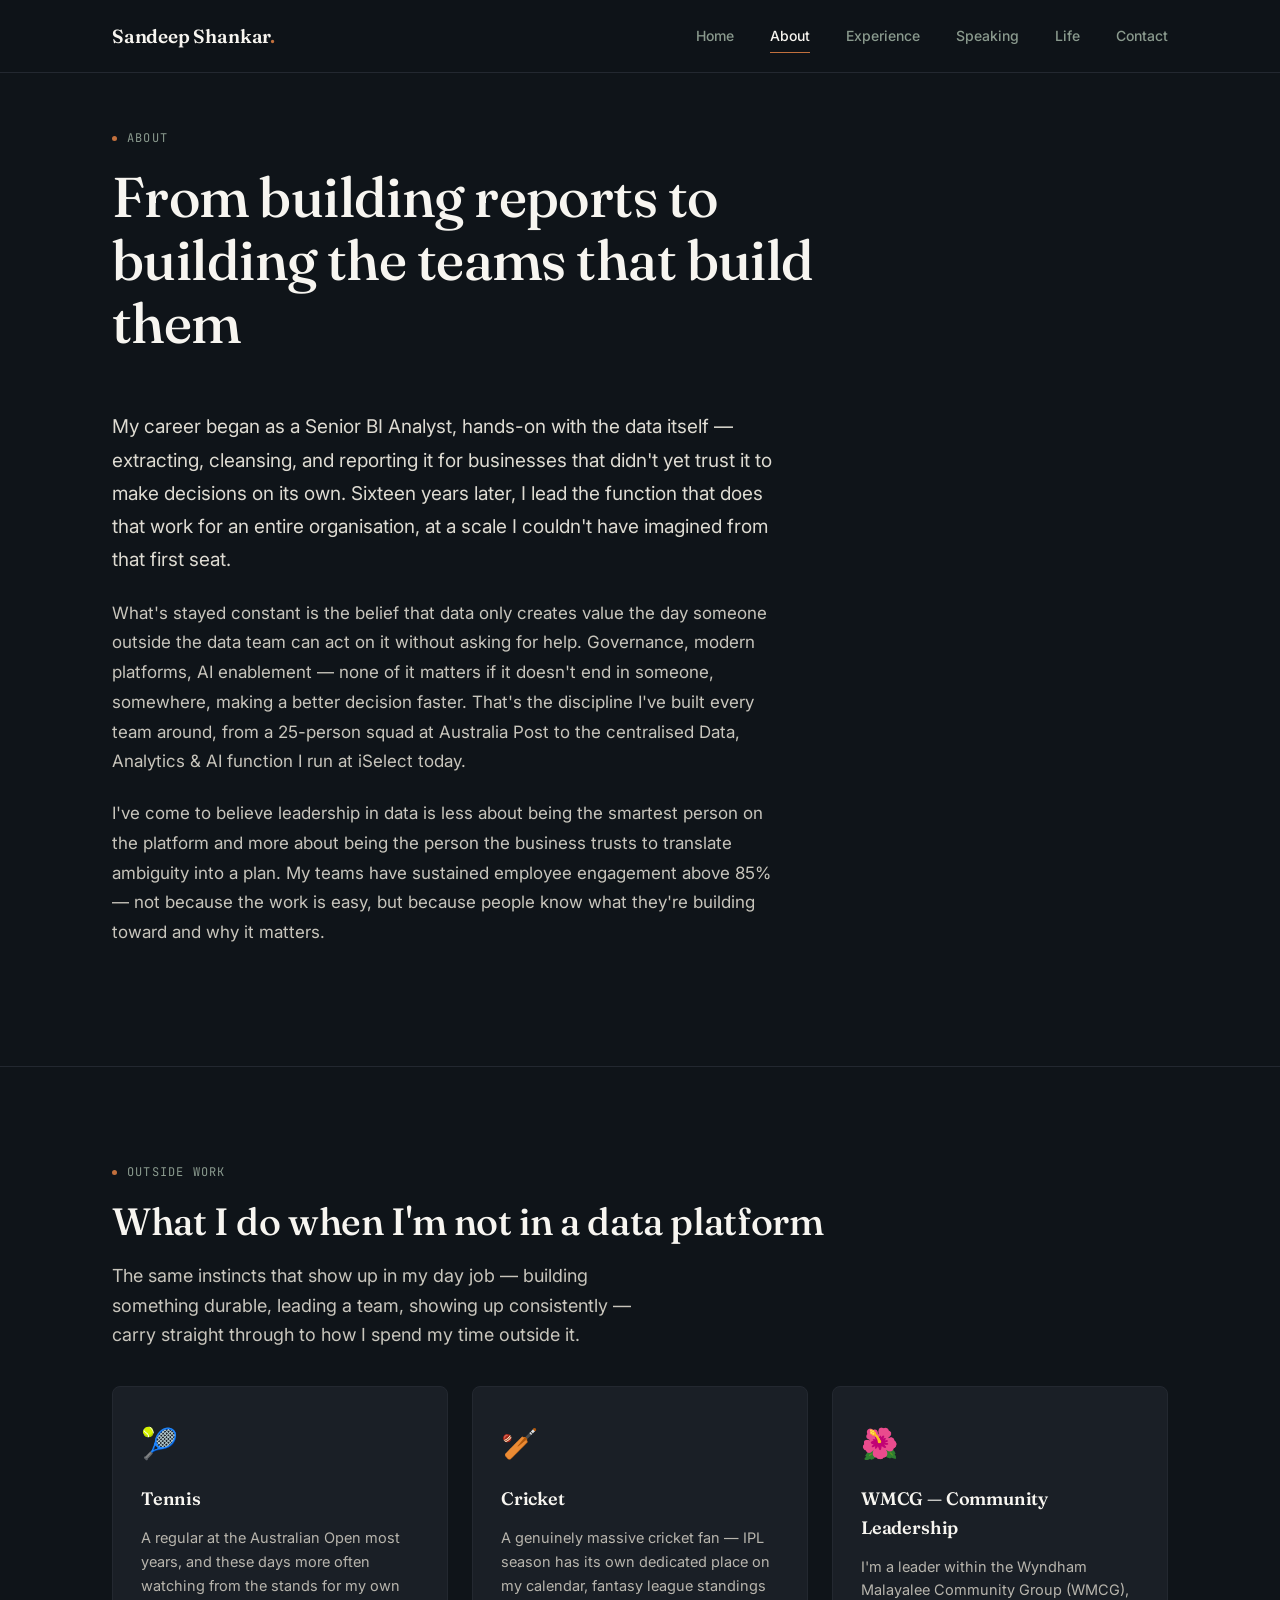
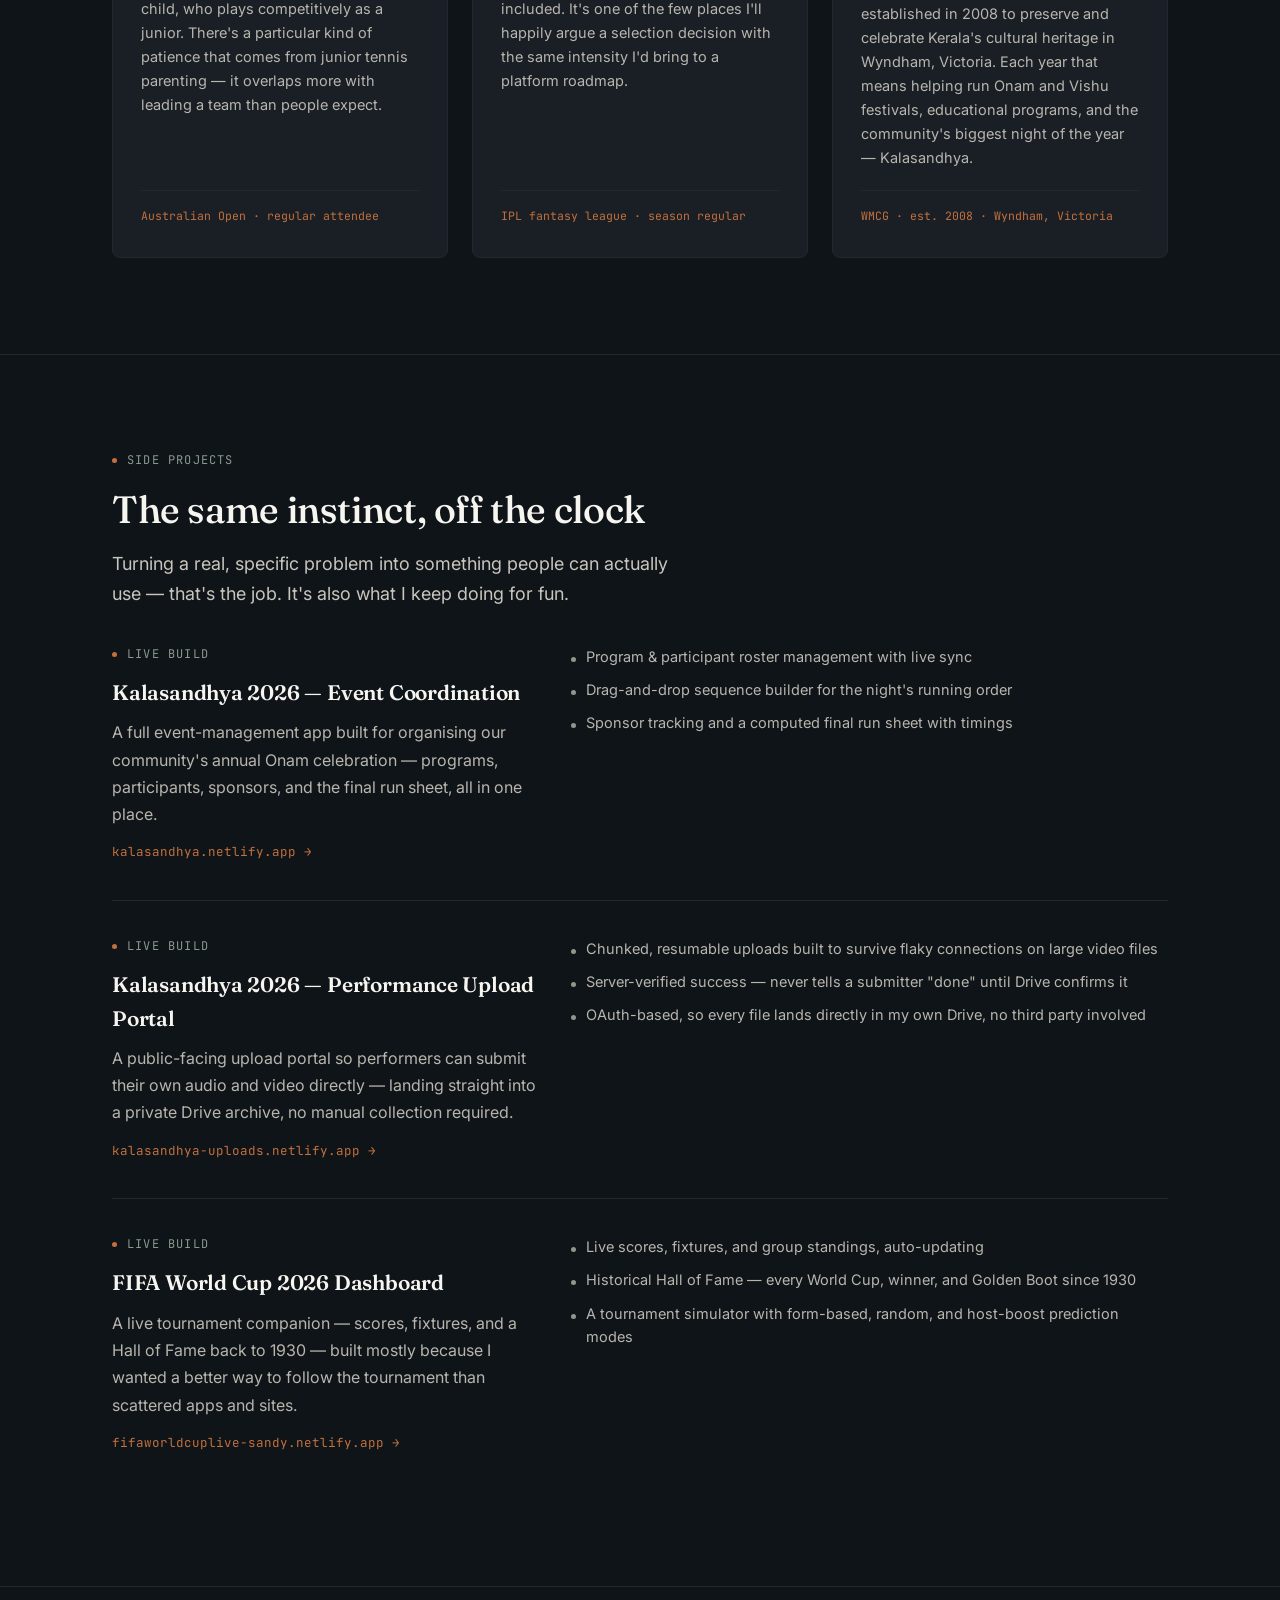
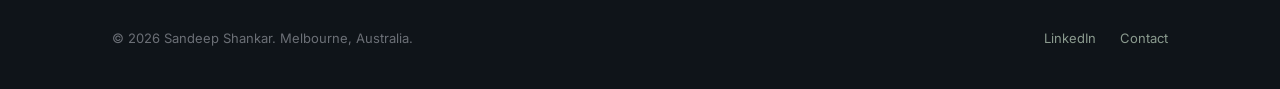
==== about.html @ 64070c9a "Add files via upload" ====
<!DOCTYPE html>
<html lang="en">
<head>
<meta charset="UTF-8">
<meta name="viewport" content="width=device-width, initial-scale=1.0">
<title>About — Sandeep Shankar</title>
<meta name="description" content="From Senior BI Analyst to Head of Data and Analytics — 16 years building teams that turn data into outcomes.">
<link rel="preconnect" href="https://fonts.googleapis.com">
<link rel="preconnect" href="https://fonts.gstatic.com" crossorigin>
<link href="https://fonts.googleapis.com/css2?family=Fraunces:opsz,wght@9..144,400;9..144,500;9..144,600;9..144,700&family=Inter:wght@400;500;600;700&family=JetBrains+Mono:wght@400;500&display=swap" rel="stylesheet">
<style>

/* ============================================
   Sandeep Shankar — Portfolio Design System
   Direction: Executive Briefing
   ============================================ */

:root {
  /* Color */
  --ink-deep: #0F1419;
  --ink-card: #1A1F26;
  --ink-card-hover: #20262F;
  --cream: #F7F5F0;
  --amber: #C2703D;
  --amber-bright: #D4854F;
  --sage: #8A9A8E;
  --muted: #6B6F76;
  --hairline: #232830;
  --hairline-light: #2A3038;

  /* Type */
  --font-display: 'Fraunces', serif;
  --font-body: 'Inter', sans-serif;
  --font-mono: 'JetBrains Mono', monospace;

  /* Layout */
  --max-width: 1120px;
  --section-pad-y: 96px;
  --section-pad-y-mobile: 56px;
}

* { margin: 0; padding: 0; box-sizing: border-box; }

html { scroll-behavior: smooth; }

body {
  background: var(--ink-deep);
  color: var(--cream);
  font-family: var(--font-body);
  line-height: 1.6;
  -webkit-font-smoothing: antialiased;
}

a { color: inherit; text-decoration: none; }

.wrap {
  max-width: var(--max-width);
  margin: 0 auto;
  padding: 0 32px;
}

@media (max-width: 640px) {
  .wrap { padding: 0 20px; }
}

/* ---------- Navigation ---------- */
.site-nav {
  position: sticky;
  top: 0;
  z-index: 100;
  background: rgba(15, 20, 25, 0.88);
  backdrop-filter: blur(10px);
  border-bottom: 1px solid var(--hairline);
}

.site-nav .wrap {
  display: flex;
  align-items: center;
  justify-content: space-between;
  height: 72px;
}

.nav-logo {
  font-family: var(--font-display);
  font-weight: 600;
  font-size: 19px;
  letter-spacing: -0.01em;
  color: var(--cream);
}

.nav-logo .dot { color: var(--amber); }

.nav-links {
  display: flex;
  gap: 36px;
  align-items: center;
}

.nav-links a {
  font-size: 14px;
  font-weight: 500;
  color: var(--sage);
  transition: color 0.15s ease;
  position: relative;
  padding: 4px 0;
}

.nav-links a:hover { color: var(--cream); }

.nav-links a.active { color: var(--cream); }

.nav-links a.active::after {
  content: '';
  position: absolute;
  bottom: -2px;
  left: 0;
  right: 0;
  height: 1.5px;
  background: var(--amber);
}

.nav-toggle {
  display: none;
  background: none;
  border: none;
  color: var(--cream);
  font-size: 22px;
  cursor: pointer;
}

@media (max-width: 760px) {
  .nav-links {
    position: fixed;
    top: 72px;
    left: 0;
    right: 0;
    background: var(--ink-deep);
    border-bottom: 1px solid var(--hairline);
    flex-direction: column;
    align-items: flex-start;
    gap: 0;
    padding: 8px 20px 16px;
    transform: translateY(-8px);
    opacity: 0;
    pointer-events: none;
    transition: opacity 0.15s ease, transform 0.15s ease;
  }
  .nav-links.open {
    opacity: 1;
    pointer-events: auto;
    transform: translateY(0);
  }
  .nav-links a {
    padding: 12px 0;
    width: 100%;
    border-bottom: 1px solid var(--hairline);
    font-size: 15px;
  }
  .nav-toggle { display: block; }
}

/* ---------- Eyebrow / labels ---------- */
.eyebrow {
  font-family: var(--font-mono);
  font-size: 12px;
  letter-spacing: 0.1em;
  text-transform: uppercase;
  color: var(--sage);
  margin-bottom: 18px;
  display: flex;
  align-items: center;
  gap: 10px;
}

.eyebrow::before {
  content: '';
  width: 5px;
  height: 5px;
  border-radius: 50%;
  background: var(--amber);
  display: inline-block;
}

/* ---------- Headings ---------- */
h1, h2, h3 {
  font-family: var(--font-display);
  color: var(--cream);
  letter-spacing: -0.01em;
}

h1 {
  font-weight: 500;
  font-size: clamp(36px, 5.2vw, 56px);
  line-height: 1.12;
}

h1 em {
  font-style: italic;
  color: var(--amber);
  font-weight: 500;
}

h2 {
  font-weight: 500;
  font-size: clamp(28px, 3.4vw, 38px);
  line-height: 1.18;
  margin-bottom: 16px;
}

h3 {
  font-weight: 600;
  font-size: 19px;
  color: var(--cream);
}

p {
  color: #B8B5AD;
  font-size: 16px;
  line-height: 1.7;
}

.lede {
  font-size: 18px;
  line-height: 1.65;
  color: #C8C5BC;
  max-width: 560px;
}

/* ---------- Sections ---------- */
.section {
  padding: var(--section-pad-y) 0;
  border-bottom: 1px solid var(--hairline);
}

.section:last-of-type { border-bottom: none; }

@media (max-width: 640px) {
  .section { padding: var(--section-pad-y-mobile) 0; }
}

/* ---------- Buttons ---------- */
.btn {
  display: inline-flex;
  align-items: center;
  gap: 8px;
  font-family: var(--font-body);
  font-weight: 600;
  font-size: 14.5px;
  padding: 13px 24px;
  border-radius: 4px;
  cursor: pointer;
  transition: all 0.15s ease;
  border: 1.5px solid transparent;
}

.btn-primary {
  background: var(--amber);
  color: var(--ink-deep);
}
.btn-primary:hover { background: var(--amber-bright); }

.btn-secondary {
  background: transparent;
  border-color: var(--hairline-light);
  color: var(--cream);
}
.btn-secondary:hover { border-color: var(--sage); }

/* ---------- Cards ---------- */
.card {
  background: var(--ink-card);
  border: 1px solid var(--hairline);
  border-radius: 6px;
  padding: 28px;
  transition: border-color 0.15s ease, background 0.15s ease;
}
.card:hover {
  border-color: var(--hairline-light);
  background: var(--ink-card-hover);
}

/* ---------- Stats ---------- */
.stat-row {
  display: flex;
  gap: 48px;
  flex-wrap: wrap;
}

.stat .num {
  font-family: var(--font-display);
  font-size: 36px;
  font-weight: 500;
  color: var(--amber);
  line-height: 1;
}

.stat .label {
  font-size: 12.5px;
  color: var(--muted);
  margin-top: 6px;
}

.stat-lead .num {
  font-size: 64px;
  line-height: 0.95;
}

.stat-lead .label {
  font-size: 14px;
  letter-spacing: 0.02em;
  margin-top: 10px;
}

/* ---------- Pull quote ---------- */
.pull-quote {
  border-left: 2px solid var(--amber);
  padding: 4px 0 4px 24px;
  margin: 32px 0;
}

.pull-quote p {
  font-family: var(--font-display);
  font-style: italic;
  font-size: 19px;
  line-height: 1.5;
  color: #E8E5DC;
}

.pull-quote span {
  display: block;
  margin-top: 10px;
  font-size: 12.5px;
  color: var(--muted);
  font-family: var(--font-mono);
}

/* ---------- Footer ---------- */
.site-footer {
  padding: 40px 0;
  border-top: 1px solid var(--hairline);
}
.site-footer .wrap {
  display: flex;
  justify-content: space-between;
  align-items: center;
  flex-wrap: wrap;
  gap: 16px;
}
.site-footer p {
  font-size: 13px;
  color: var(--muted);
}
.footer-links {
  display: flex;
  gap: 24px;
}
.footer-links a {
  font-size: 13px;
  color: var(--sage);
}
.footer-links a:hover { color: var(--cream); }

/* ---------- Utility ---------- */
.grid-2 {
  display: grid;
  grid-template-columns: 1fr 1fr;
  gap: 32px;
}
@media (max-width: 760px) {
  .grid-2 { grid-template-columns: 1fr; }
}

.grid-3 {
  display: grid;
  grid-template-columns: 1fr 1fr 1fr;
  gap: 24px;
}
@media (max-width: 760px) {
  .grid-3 { grid-template-columns: 1fr; }
}

@media (prefers-reduced-motion: reduce) {
  * { transition: none !important; animation: none !important; scroll-behavior: auto !important; }
}

:focus-visible {
  outline: 2px solid var(--amber);
  outline-offset: 2px;
}


</style>
<style>
  /* ---------- Page header / story ---------- */
  .page-header { padding: 56px 0 8px; }
  .page-header h1 { margin-bottom: 24px; max-width: 720px; }

  .story p {
    font-size: 17px;
    line-height: 1.75;
    color: #C8C5BC;
    margin-bottom: 22px;
    max-width: 680px;
  }
  .story p:first-of-type {
    font-size: 19px;
    color: #DEDBD2;
  }

  /* ---------- Personal section ---------- */
  .personal-grid {
    display: grid;
    grid-template-columns: repeat(3, 1fr);
    gap: 24px;
    margin-top: 36px;
  }
  @media (max-width: 760px) {
    .personal-grid { grid-template-columns: 1fr; }
  }
  .personal-card {
    background: var(--ink-card);
    border: 1px solid var(--hairline);
    border-radius: 8px;
    padding: 32px 28px;
    display: flex;
    flex-direction: column;
  }
  .personal-card .p-icon {
    font-size: 30px;
    margin-bottom: 18px;
    display: block;
  }
  .personal-card h3 {
    font-size: 18px;
    margin-bottom: 12px;
  }
  .personal-card p {
    font-size: 14.5px;
    color: #B8B5AD;
    line-height: 1.65;
    flex-grow: 1;
  }
  .p-detail {
    font-family: var(--font-mono);
    font-size: 11.5px;
    color: var(--amber);
    margin-top: 20px;
    padding-top: 16px;
    border-top: 1px solid var(--hairline);
  }

  /* ---------- Projects ---------- */
  .project-list {
    display: flex;
    flex-direction: column;
    gap: 0;
  }
  .project-row {
    display: grid;
    grid-template-columns: 1fr 1.4fr;
    gap: 32px;
    padding: 36px 0;
    border-top: 1px solid var(--hairline);
    align-items: start;
  }
  .project-row:first-child { border-top: none; }
  @media (max-width: 760px) {
    .project-row { grid-template-columns: 1fr; gap: 14px; }
  }
  .project-meta .eyebrow { margin-bottom: 12px; }
  .project-meta h3 {
    font-size: 21px;
    margin-bottom: 10px;
  }
  .project-meta a.project-link {
    display: inline-flex;
    align-items: center;
    gap: 6px;
    font-family: var(--font-mono);
    font-size: 12.5px;
    color: var(--amber);
    margin-top: 14px;
  }
  .project-meta a.project-link:hover { color: var(--amber-bright); }
  .project-features {
    display: flex;
    flex-direction: column;
    gap: 10px;
  }
  .project-features .feature {
    display: flex;
    align-items: baseline;
    gap: 10px;
    font-size: 14.5px;
    color: #B8B5AD;
  }
  .project-features .feature .f-dot {
    width: 5px;
    height: 5px;
    border-radius: 50%;
    background: var(--sage);
    flex-shrink: 0;
    margin-top: 2px;
  }
</style>
</head>
<body>

<nav class="site-nav">
  <div class="wrap">
    <a href="index.html" class="nav-logo">Sandeep Shankar<span class="dot">.</span></a>
    <button class="nav-toggle" id="navToggle" aria-label="Toggle navigation">☰</button>
    <div class="nav-links" id="navLinks">
      <a href="index.html">Home</a>
      <a href="about.html" class="active">About</a>
      <a href="experience.html">Experience</a>
      <a href="speaking.html">Speaking</a>
      <a href="life.html">Life</a>
      <a href="contact.html">Contact</a>
    </div>
  </div>
</nav>

<header class="page-header">
  <div class="wrap">
    <div class="eyebrow">About</div>
    <h1>From building reports to<br>building the teams that build them</h1>
  </div>
</header>

<section class="section" style="padding-top: 24px;">
  <div class="wrap story">
    <p>My career began as a Senior BI Analyst, hands-on with the data itself — extracting, cleansing, and reporting it for businesses that didn't yet trust it to make decisions on its own. Sixteen years later, I lead the function that does that work for an entire organisation, at a scale I couldn't have imagined from that first seat.</p>
    <p>What's stayed constant is the belief that data only creates value the day someone outside the data team can act on it without asking for help. Governance, modern platforms, AI enablement — none of it matters if it doesn't end in someone, somewhere, making a better decision faster. That's the discipline I've built every team around, from a 25-person squad at Australia Post to the centralised Data, Analytics &amp; AI function I run at iSelect today.</p>
    <p>I've come to believe leadership in data is less about being the smartest person on the platform and more about being the person the business trusts to translate ambiguity into a plan. My teams have sustained employee engagement above 85% — not because the work is easy, but because people know what they're building toward and why it matters.</p>
  </div>
</section>

<section class="section">
  <div class="wrap">
    <div class="section-head">
      <div class="eyebrow">Outside work</div>
      <h2>What I do when I'm not in a data platform</h2>
      <p class="lede">The same instincts that show up in my day job — building something durable, leading a team, showing up consistently — carry straight through to how I spend my time outside it.</p>
    </div>
    <div class="personal-grid">
      <div class="personal-card">
        <span class="p-icon">🎾</span>
        <h3>Tennis</h3>
        <p>A regular at the Australian Open most years, and these days more often watching from the stands for my own child, who plays competitively as a junior. There's a particular kind of patience that comes from junior tennis parenting — it overlaps more with leading a team than people expect.</p>
        <div class="p-detail">Australian Open · regular attendee</div>
      </div>
      <div class="personal-card">
        <span class="p-icon">🏏</span>
        <h3>Cricket</h3>
        <p>A genuinely massive cricket fan — IPL season has its own dedicated place on my calendar, fantasy league standings included. It's one of the few places I'll happily argue a selection decision with the same intensity I'd bring to a platform roadmap.</p>
        <div class="p-detail">IPL fantasy league · season regular</div>
      </div>
      <div class="personal-card">
        <span class="p-icon">🌺</span>
        <h3>WMCG — Community Leadership</h3>
        <p>I'm a leader within the Wyndham Malayalee Community Group (WMCG), established in 2008 to preserve and celebrate Kerala's cultural heritage in Wyndham, Victoria. Each year that means helping run Onam and Vishu festivals, educational programs, and the community's biggest night of the year — Kalasandhya.</p>
        <div class="p-detail">WMCG · est. 2008 · Wyndham, Victoria</div>
      </div>
    </div>
  </div>
</section>

<section class="section">
  <div class="wrap">
    <div class="section-head">
      <div class="eyebrow">Side projects</div>
      <h2>The same instinct, off the clock</h2>
      <p class="lede">Turning a real, specific problem into something people can actually use — that's the job. It's also what I keep doing for fun.</p>
    </div>

    <div class="project-list">
      <div class="project-row">
        <div class="project-meta">
          <div class="eyebrow">Live build</div>
          <h3>Kalasandhya 2026 — Event Coordination</h3>
          <p>A full event-management app built for organising our community's annual Onam celebration — programs, participants, sponsors, and the final run sheet, all in one place.</p>
          <a class="project-link" href="https://kalasandhya.netlify.app/" target="_blank" rel="noopener">kalasandhya.netlify.app →</a>
        </div>
        <div class="project-features">
          <div class="feature"><span class="f-dot"></span>Program &amp; participant roster management with live sync</div>
          <div class="feature"><span class="f-dot"></span>Drag-and-drop sequence builder for the night's running order</div>
          <div class="feature"><span class="f-dot"></span>Sponsor tracking and a computed final run sheet with timings</div>
        </div>
      </div>

      <div class="project-row">
        <div class="project-meta">
          <div class="eyebrow">Live build</div>
          <h3>Kalasandhya 2026 — Performance Upload Portal</h3>
          <p>A public-facing upload portal so performers can submit their own audio and video directly — landing straight into a private Drive archive, no manual collection required.</p>
          <a class="project-link" href="https://kalasandhya-uploads.netlify.app/" target="_blank" rel="noopener">kalasandhya-uploads.netlify.app →</a>
        </div>
        <div class="project-features">
          <div class="feature"><span class="f-dot"></span>Chunked, resumable uploads built to survive flaky connections on large video files</div>
          <div class="feature"><span class="f-dot"></span>Server-verified success — never tells a submitter "done" until Drive confirms it</div>
          <div class="feature"><span class="f-dot"></span>OAuth-based, so every file lands directly in my own Drive, no third party involved</div>
        </div>
      </div>

      <div class="project-row">
        <div class="project-meta">
          <div class="eyebrow">Live build</div>
          <h3>FIFA World Cup 2026 Dashboard</h3>
          <p>A live tournament companion — scores, fixtures, and a Hall of Fame back to 1930 — built mostly because I wanted a better way to follow the tournament than scattered apps and sites.</p>
          <a class="project-link" href="https://fifaworldcuplive-sandy.netlify.app/" target="_blank" rel="noopener">fifaworldcuplive-sandy.netlify.app →</a>
        </div>
        <div class="project-features">
          <div class="feature"><span class="f-dot"></span>Live scores, fixtures, and group standings, auto-updating</div>
          <div class="feature"><span class="f-dot"></span>Historical Hall of Fame — every World Cup, winner, and Golden Boot since 1930</div>
          <div class="feature"><span class="f-dot"></span>A tournament simulator with form-based, random, and host-boost prediction modes</div>
        </div>
      </div>
    </div>
  </div>
</section>

<footer class="site-footer">
  <div class="wrap">
    <p>© 2026 Sandeep Shankar. Melbourne, Australia.</p>
    <div class="footer-links">
      <a href="https://www.linkedin.com/in/sandeepshankar-cdmp-25a88143" target="_blank" rel="noopener">LinkedIn</a>
      <a href="contact.html">Contact</a>
    </div>
  </div>
</footer>

<script>
  document.getElementById('navToggle').addEventListener('click', function() {
    document.getElementById('navLinks').classList.toggle('open');
  });
</script>

</body>
</html>
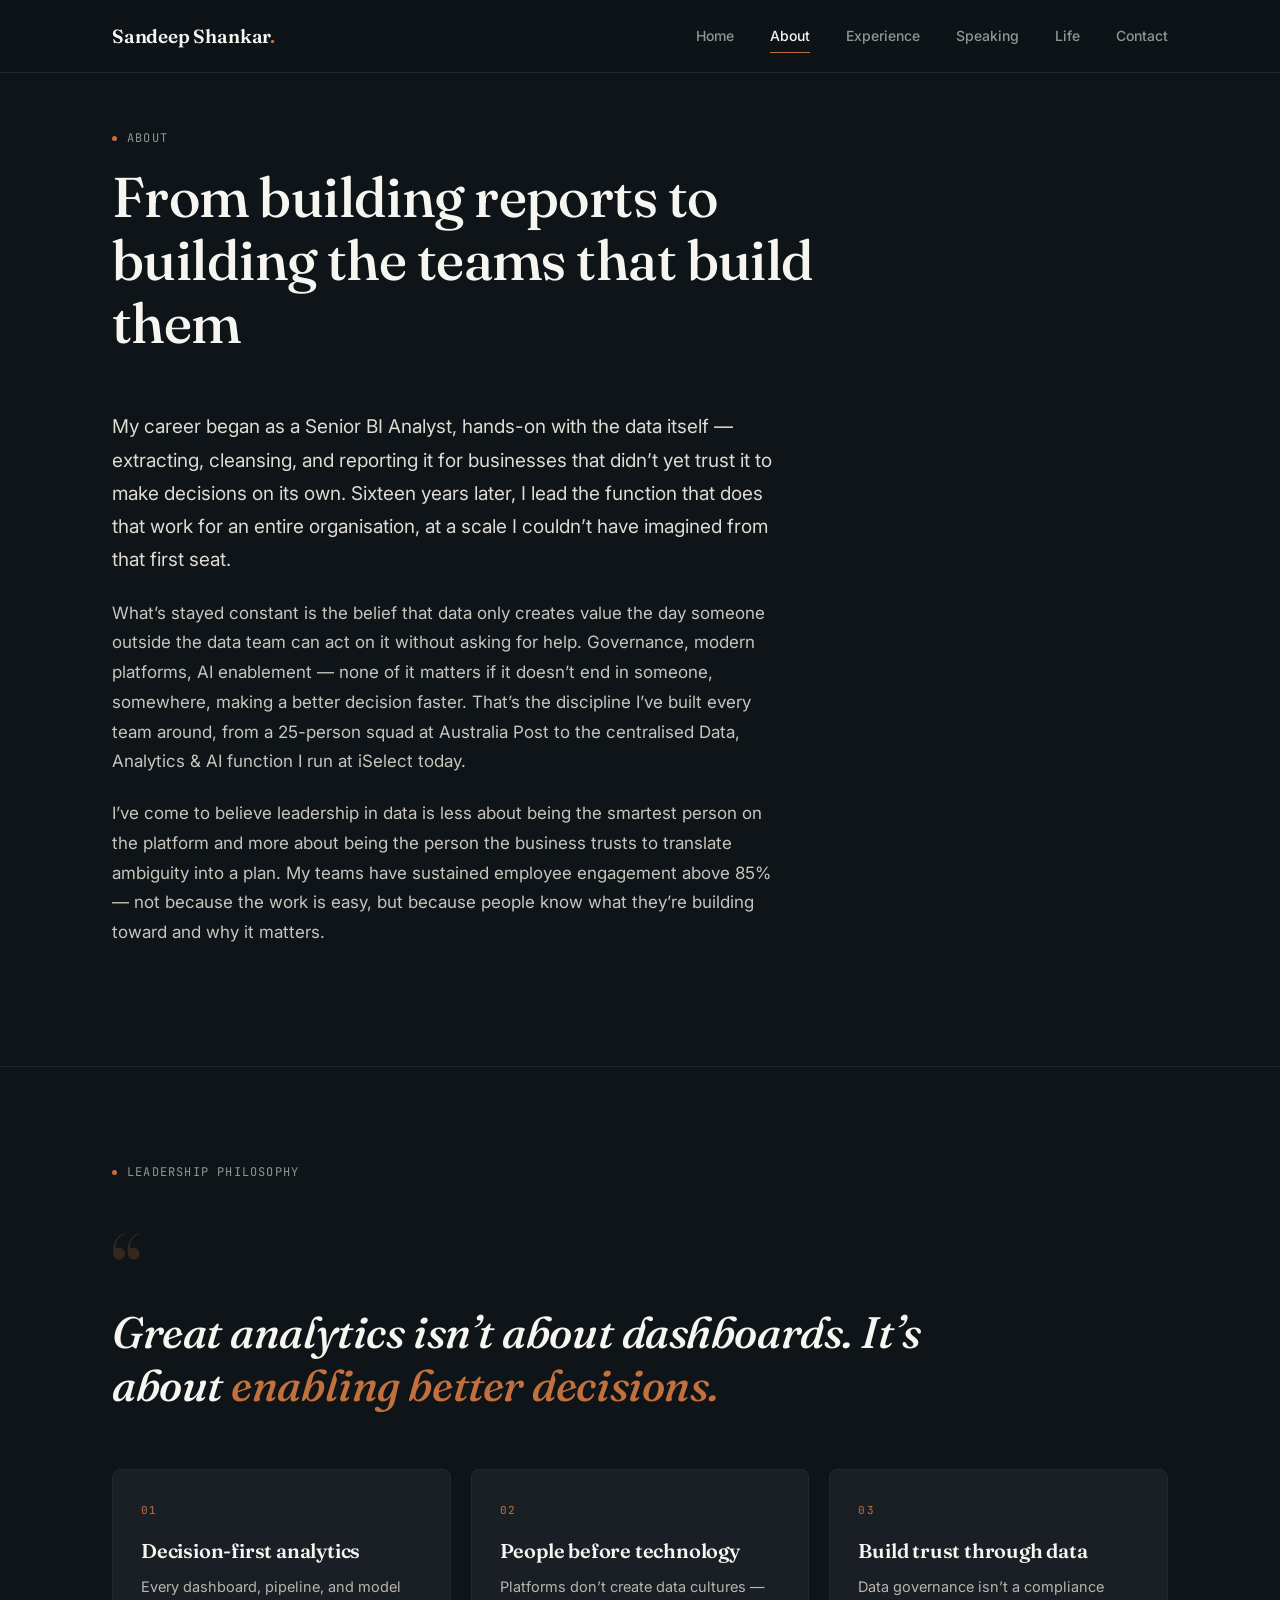
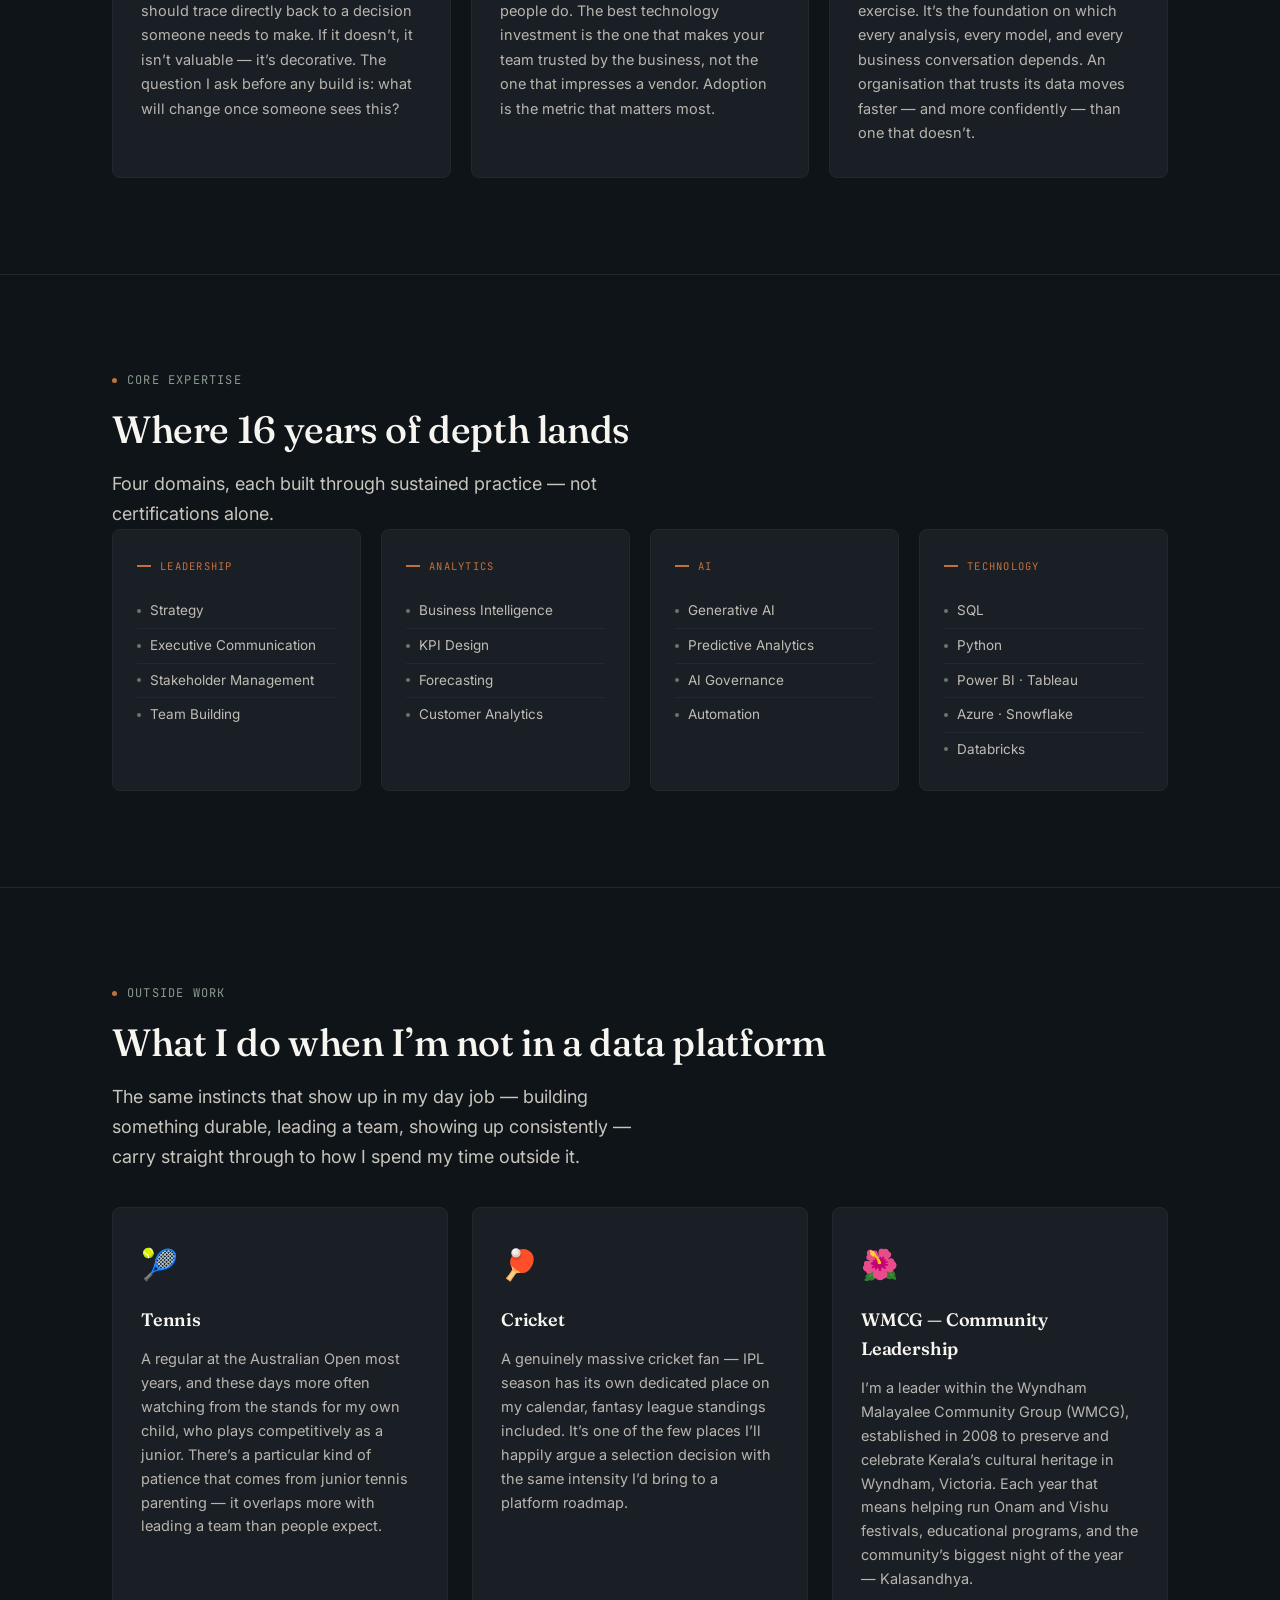
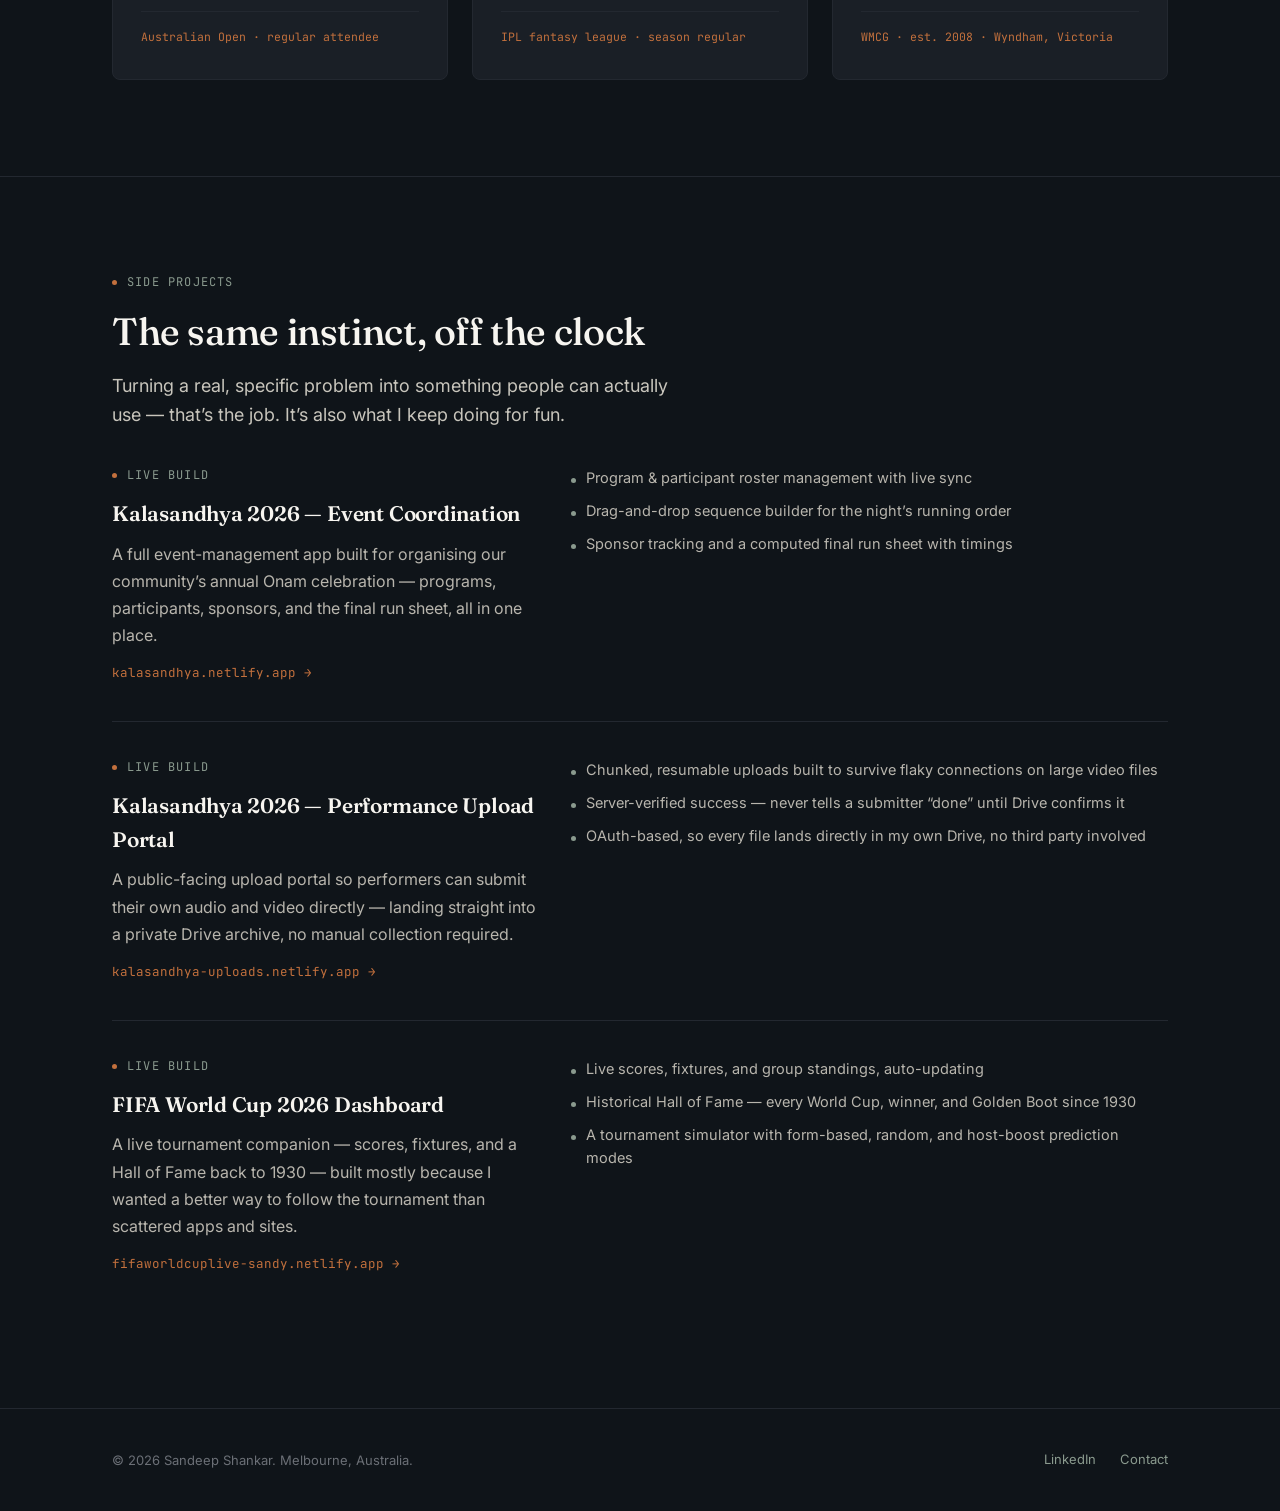
==== commit a113aaf3: "Add files via upload" ====
--- a/about.html
+++ b/about.html
@@ -8,388 +8,7 @@
 <link rel="preconnect" href="https://fonts.googleapis.com">
 <link rel="preconnect" href="https://fonts.gstatic.com" crossorigin>
 <link href="https://fonts.googleapis.com/css2?family=Fraunces:opsz,wght@9..144,400;9..144,500;9..144,600;9..144,700&family=Inter:wght@400;500;600;700&family=JetBrains+Mono:wght@400;500&display=swap" rel="stylesheet">
-<style>
-
-/* ============================================
-   Sandeep Shankar — Portfolio Design System
-   Direction: Executive Briefing
-   ============================================ */
-
-:root {
-  /* Color */
-  --ink-deep: #0F1419;
-  --ink-card: #1A1F26;
-  --ink-card-hover: #20262F;
-  --cream: #F7F5F0;
-  --amber: #C2703D;
-  --amber-bright: #D4854F;
-  --sage: #8A9A8E;
-  --muted: #6B6F76;
-  --hairline: #232830;
-  --hairline-light: #2A3038;
-
-  /* Type */
-  --font-display: 'Fraunces', serif;
-  --font-body: 'Inter', sans-serif;
-  --font-mono: 'JetBrains Mono', monospace;
-
-  /* Layout */
-  --max-width: 1120px;
-  --section-pad-y: 96px;
-  --section-pad-y-mobile: 56px;
-}
-
-* { margin: 0; padding: 0; box-sizing: border-box; }
-
-html { scroll-behavior: smooth; }
-
-body {
-  background: var(--ink-deep);
-  color: var(--cream);
-  font-family: var(--font-body);
-  line-height: 1.6;
-  -webkit-font-smoothing: antialiased;
-}
-
-a { color: inherit; text-decoration: none; }
-
-.wrap {
-  max-width: var(--max-width);
-  margin: 0 auto;
-  padding: 0 32px;
-}
-
-@media (max-width: 640px) {
-  .wrap { padding: 0 20px; }
-}
-
-/* ---------- Navigation ---------- */
-.site-nav {
-  position: sticky;
-  top: 0;
-  z-index: 100;
-  background: rgba(15, 20, 25, 0.88);
-  backdrop-filter: blur(10px);
-  border-bottom: 1px solid var(--hairline);
-}
-
-.site-nav .wrap {
-  display: flex;
-  align-items: center;
-  justify-content: space-between;
-  height: 72px;
-}
-
-.nav-logo {
-  font-family: var(--font-display);
-  font-weight: 600;
-  font-size: 19px;
-  letter-spacing: -0.01em;
-  color: var(--cream);
-}
-
-.nav-logo .dot { color: var(--amber); }
-
-.nav-links {
-  display: flex;
-  gap: 36px;
-  align-items: center;
-}
-
-.nav-links a {
-  font-size: 14px;
-  font-weight: 500;
-  color: var(--sage);
-  transition: color 0.15s ease;
-  position: relative;
-  padding: 4px 0;
-}
-
-.nav-links a:hover { color: var(--cream); }
-
-.nav-links a.active { color: var(--cream); }
-
-.nav-links a.active::after {
-  content: '';
-  position: absolute;
-  bottom: -2px;
-  left: 0;
-  right: 0;
-  height: 1.5px;
-  background: var(--amber);
-}
-
-.nav-toggle {
-  display: none;
-  background: none;
-  border: none;
-  color: var(--cream);
-  font-size: 22px;
-  cursor: pointer;
-}
-
-@media (max-width: 760px) {
-  .nav-links {
-    position: fixed;
-    top: 72px;
-    left: 0;
-    right: 0;
-    background: var(--ink-deep);
-    border-bottom: 1px solid var(--hairline);
-    flex-direction: column;
-    align-items: flex-start;
-    gap: 0;
-    padding: 8px 20px 16px;
-    transform: translateY(-8px);
-    opacity: 0;
-    pointer-events: none;
-    transition: opacity 0.15s ease, transform 0.15s ease;
-  }
-  .nav-links.open {
-    opacity: 1;
-    pointer-events: auto;
-    transform: translateY(0);
-  }
-  .nav-links a {
-    padding: 12px 0;
-    width: 100%;
-    border-bottom: 1px solid var(--hairline);
-    font-size: 15px;
-  }
-  .nav-toggle { display: block; }
-}
-
-/* ---------- Eyebrow / labels ---------- */
-.eyebrow {
-  font-family: var(--font-mono);
-  font-size: 12px;
-  letter-spacing: 0.1em;
-  text-transform: uppercase;
-  color: var(--sage);
-  margin-bottom: 18px;
-  display: flex;
-  align-items: center;
-  gap: 10px;
-}
-
-.eyebrow::before {
-  content: '';
-  width: 5px;
-  height: 5px;
-  border-radius: 50%;
-  background: var(--amber);
-  display: inline-block;
-}
-
-/* ---------- Headings ---------- */
-h1, h2, h3 {
-  font-family: var(--font-display);
-  color: var(--cream);
-  letter-spacing: -0.01em;
-}
-
-h1 {
-  font-weight: 500;
-  font-size: clamp(36px, 5.2vw, 56px);
-  line-height: 1.12;
-}
-
-h1 em {
-  font-style: italic;
-  color: var(--amber);
-  font-weight: 500;
-}
-
-h2 {
-  font-weight: 500;
-  font-size: clamp(28px, 3.4vw, 38px);
-  line-height: 1.18;
-  margin-bottom: 16px;
-}
-
-h3 {
-  font-weight: 600;
-  font-size: 19px;
-  color: var(--cream);
-}
-
-p {
-  color: #B8B5AD;
-  font-size: 16px;
-  line-height: 1.7;
-}
-
-.lede {
-  font-size: 18px;
-  line-height: 1.65;
-  color: #C8C5BC;
-  max-width: 560px;
-}
-
-/* ---------- Sections ---------- */
-.section {
-  padding: var(--section-pad-y) 0;
-  border-bottom: 1px solid var(--hairline);
-}
-
-.section:last-of-type { border-bottom: none; }
-
-@media (max-width: 640px) {
-  .section { padding: var(--section-pad-y-mobile) 0; }
-}
-
-/* ---------- Buttons ---------- */
-.btn {
-  display: inline-flex;
-  align-items: center;
-  gap: 8px;
-  font-family: var(--font-body);
-  font-weight: 600;
-  font-size: 14.5px;
-  padding: 13px 24px;
-  border-radius: 4px;
-  cursor: pointer;
-  transition: all 0.15s ease;
-  border: 1.5px solid transparent;
-}
-
-.btn-primary {
-  background: var(--amber);
-  color: var(--ink-deep);
-}
-.btn-primary:hover { background: var(--amber-bright); }
-
-.btn-secondary {
-  background: transparent;
-  border-color: var(--hairline-light);
-  color: var(--cream);
-}
-.btn-secondary:hover { border-color: var(--sage); }
-
-/* ---------- Cards ---------- */
-.card {
-  background: var(--ink-card);
-  border: 1px solid var(--hairline);
-  border-radius: 6px;
-  padding: 28px;
-  transition: border-color 0.15s ease, background 0.15s ease;
-}
-.card:hover {
-  border-color: var(--hairline-light);
-  background: var(--ink-card-hover);
-}
-
-/* ---------- Stats ---------- */
-.stat-row {
-  display: flex;
-  gap: 48px;
-  flex-wrap: wrap;
-}
-
-.stat .num {
-  font-family: var(--font-display);
-  font-size: 36px;
-  font-weight: 500;
-  color: var(--amber);
-  line-height: 1;
-}
-
-.stat .label {
-  font-size: 12.5px;
-  color: var(--muted);
-  margin-top: 6px;
-}
-
-.stat-lead .num {
-  font-size: 64px;
-  line-height: 0.95;
-}
-
-.stat-lead .label {
-  font-size: 14px;
-  letter-spacing: 0.02em;
-  margin-top: 10px;
-}
-
-/* ---------- Pull quote ---------- */
-.pull-quote {
-  border-left: 2px solid var(--amber);
-  padding: 4px 0 4px 24px;
-  margin: 32px 0;
-}
-
-.pull-quote p {
-  font-family: var(--font-display);
-  font-style: italic;
-  font-size: 19px;
-  line-height: 1.5;
-  color: #E8E5DC;
-}
-
-.pull-quote span {
-  display: block;
-  margin-top: 10px;
-  font-size: 12.5px;
-  color: var(--muted);
-  font-family: var(--font-mono);
-}
-
-/* ---------- Footer ---------- */
-.site-footer {
-  padding: 40px 0;
-  border-top: 1px solid var(--hairline);
-}
-.site-footer .wrap {
-  display: flex;
-  justify-content: space-between;
-  align-items: center;
-  flex-wrap: wrap;
-  gap: 16px;
-}
-.site-footer p {
-  font-size: 13px;
-  color: var(--muted);
-}
-.footer-links {
-  display: flex;
-  gap: 24px;
-}
-.footer-links a {
-  font-size: 13px;
-  color: var(--sage);
-}
-.footer-links a:hover { color: var(--cream); }
-
-/* ---------- Utility ---------- */
-.grid-2 {
-  display: grid;
-  grid-template-columns: 1fr 1fr;
-  gap: 32px;
-}
-@media (max-width: 760px) {
-  .grid-2 { grid-template-columns: 1fr; }
-}
-
-.grid-3 {
-  display: grid;
-  grid-template-columns: 1fr 1fr 1fr;
-  gap: 24px;
-}
-@media (max-width: 760px) {
-  .grid-3 { grid-template-columns: 1fr; }
-}
-
-@media (prefers-reduced-motion: reduce) {
-  * { transition: none !important; animation: none !important; scroll-behavior: auto !important; }
-}
-
-:focus-visible {
-  outline: 2px solid var(--amber);
-  outline-offset: 2px;
-}
-
-
-</style>
+<link rel="stylesheet" href="shared.css">
 <style>
   /* ---------- Page header / story ---------- */
   .page-header { padding: 56px 0 8px; }
@@ -430,10 +49,7 @@
     margin-bottom: 18px;
     display: block;
   }
-  .personal-card h3 {
-    font-size: 18px;
-    margin-bottom: 12px;
-  }
+  .personal-card h3 { font-size: 18px; margin-bottom: 12px; }
   .personal-card p {
     font-size: 14.5px;
     color: #B8B5AD;
@@ -450,11 +66,7 @@
   }
 
   /* ---------- Projects ---------- */
-  .project-list {
-    display: flex;
-    flex-direction: column;
-    gap: 0;
-  }
+  .project-list { display: flex; flex-direction: column; gap: 0; }
   .project-row {
     display: grid;
     grid-template-columns: 1fr 1.4fr;
@@ -468,10 +80,7 @@
     .project-row { grid-template-columns: 1fr; gap: 14px; }
   }
   .project-meta .eyebrow { margin-bottom: 12px; }
-  .project-meta h3 {
-    font-size: 21px;
-    margin-bottom: 10px;
-  }
+  .project-meta h3 { font-size: 21px; margin-bottom: 10px; }
   .project-meta a.project-link {
     display: inline-flex;
     align-items: center;
@@ -482,11 +91,7 @@
     margin-top: 14px;
   }
   .project-meta a.project-link:hover { color: var(--amber-bright); }
-  .project-features {
-    display: flex;
-    flex-direction: column;
-    gap: 10px;
-  }
+  .project-features { display: flex; flex-direction: column; gap: 10px; }
   .project-features .feature {
     display: flex;
     align-items: baseline;
@@ -495,21 +100,185 @@
     color: #B8B5AD;
   }
   .project-features .feature .f-dot {
-    width: 5px;
-    height: 5px;
+    width: 5px; height: 5px;
     border-radius: 50%;
     background: var(--sage);
     flex-shrink: 0;
     margin-top: 2px;
   }
+
+  /* ============================================================
+     Leadership Philosophy
+     ============================================================ */
+  .philosophy-quote {
+    position: relative;
+    padding: 40px 0 52px;
+    max-width: 860px;
+  }
+  .philosophy-quote .q-mark {
+    font-family: var(--font-display);
+    font-size: 108px;
+    line-height: 0.72;
+    color: var(--amber);
+    opacity: 0.22;
+    display: block;
+    margin-bottom: -12px;
+    user-select: none;
+    pointer-events: none;
+  }
+  .philosophy-quote blockquote {
+    font-family: var(--font-display);
+    font-size: clamp(26px, 3.8vw, 44px);
+    font-weight: 500;
+    font-style: italic;
+    line-height: 1.22;
+    color: var(--cream);
+    letter-spacing: -0.01em;
+  }
+  .philosophy-quote blockquote em {
+    color: var(--amber);
+    font-style: italic;
+  }
+
+  .principle-grid {
+    display: grid;
+    grid-template-columns: repeat(3, 1fr);
+    gap: 20px;
+    margin-top: 4px;
+  }
+  @media (max-width: 760px) {
+    .principle-grid { grid-template-columns: 1fr; }
+  }
+
+  .principle-card {
+    background: var(--ink-card);
+    border: 1px solid var(--hairline);
+    border-radius: 8px;
+    padding: 32px 28px;
+    position: relative;
+    overflow: hidden;
+    transition: border-color 0.22s ease, transform 0.22s ease, box-shadow 0.22s ease;
+  }
+  .principle-card:hover {
+    border-color: rgba(194, 112, 61, 0.55);
+    transform: translateY(-2px);
+    box-shadow: 0 10px 36px rgba(194, 112, 61, 0.10);
+  }
+  .principle-card::before {
+    content: '';
+    position: absolute;
+    top: 0; left: 0; right: 0;
+    height: 2px;
+    background: var(--amber);
+    transform: scaleX(0);
+    transform-origin: left center;
+    transition: transform 0.35s ease;
+  }
+  .principle-card:hover::before { transform: scaleX(1); }
+  .principle-num {
+    font-family: var(--font-mono);
+    font-size: 11px;
+    letter-spacing: 0.12em;
+    color: var(--amber);
+    margin-bottom: 18px;
+    display: block;
+  }
+  .principle-card h3 { font-size: 20px; margin-bottom: 12px; line-height: 1.25; }
+  .principle-card p { font-size: 14.5px; color: #B8B5AD; line-height: 1.68; }
+
+  /* ============================================================
+     Core Expertise
+     ============================================================ */
+  .expertise-grid {
+    display: grid;
+    grid-template-columns: repeat(4, 1fr);
+    gap: 20px;
+  }
+  @media (max-width: 960px) {
+    .expertise-grid { grid-template-columns: repeat(2, 1fr); }
+  }
+  @media (max-width: 520px) {
+    .expertise-grid { grid-template-columns: 1fr; }
+  }
+
+  .expertise-card {
+    background: var(--ink-card);
+    border: 1px solid var(--hairline);
+    border-radius: 8px;
+    padding: 28px 24px 24px;
+    position: relative;
+    overflow: hidden;
+    transition: border-color 0.22s ease, transform 0.22s ease, box-shadow 0.22s ease;
+  }
+  .expertise-card:hover {
+    border-color: var(--hairline-light);
+    transform: translateY(-3px);
+    box-shadow: 0 14px 40px rgba(0, 0, 0, 0.42);
+  }
+  .expertise-card::after {
+    content: '';
+    position: absolute;
+    bottom: 0; left: 0; right: 0;
+    height: 2px;
+    background: linear-gradient(90deg, var(--amber), transparent);
+    transform: scaleX(0);
+    transform-origin: left center;
+    transition: transform 0.38s ease;
+  }
+  .expertise-card:hover::after { transform: scaleX(1); }
+
+  .expertise-cat {
+    font-family: var(--font-mono);
+    font-size: 10.5px;
+    letter-spacing: 0.12em;
+    text-transform: uppercase;
+    color: var(--amber);
+    margin-bottom: 20px;
+    display: flex;
+    align-items: center;
+    gap: 9px;
+  }
+  .expertise-cat::before {
+    content: '';
+    width: 14px;
+    height: 1.5px;
+    background: var(--amber);
+    flex-shrink: 0;
+  }
+
+  .skill-list { display: flex; flex-direction: column; }
+  .skill-tag {
+    font-size: 13.5px;
+    color: #C0BDB5;
+    padding: 8px 0;
+    border-bottom: 1px solid var(--hairline);
+    display: flex;
+    align-items: center;
+    gap: 9px;
+    line-height: 1.3;
+    transition: color 0.15s ease;
+  }
+  .skill-tag:last-child { border-bottom: none; }
+  .skill-tag::before {
+    content: '';
+    width: 4px; height: 4px;
+    border-radius: 50%;
+    background: var(--sage);
+    flex-shrink: 0;
+    opacity: 0.7;
+    transition: background 0.15s ease, opacity 0.15s ease;
+  }
+  .expertise-card:hover .skill-tag { color: #DEDBD2; }
+  .expertise-card:hover .skill-tag::before { background: var(--amber); opacity: 1; }
 </style>
 </head>
 <body>
+<div id="reading-progress" role="progressbar" aria-hidden="true"></div>
 
 <nav class="site-nav">
   <div class="wrap">
     <a href="index.html" class="nav-logo">Sandeep Shankar<span class="dot">.</span></a>
-    <button class="nav-toggle" id="navToggle" aria-label="Toggle navigation">☰</button>
+    <button class="nav-toggle" id="navToggle" aria-label="Toggle navigation">&#9776;</button>
     <div class="nav-links" id="navLinks">
       <a href="index.html">Home</a>
       <a href="about.html" class="active">About</a>
@@ -530,61 +299,147 @@
 
 <section class="section" style="padding-top: 24px;">
   <div class="wrap story">
-    <p>My career began as a Senior BI Analyst, hands-on with the data itself — extracting, cleansing, and reporting it for businesses that didn't yet trust it to make decisions on its own. Sixteen years later, I lead the function that does that work for an entire organisation, at a scale I couldn't have imagined from that first seat.</p>
-    <p>What's stayed constant is the belief that data only creates value the day someone outside the data team can act on it without asking for help. Governance, modern platforms, AI enablement — none of it matters if it doesn't end in someone, somewhere, making a better decision faster. That's the discipline I've built every team around, from a 25-person squad at Australia Post to the centralised Data, Analytics &amp; AI function I run at iSelect today.</p>
-    <p>I've come to believe leadership in data is less about being the smartest person on the platform and more about being the person the business trusts to translate ambiguity into a plan. My teams have sustained employee engagement above 85% — not because the work is easy, but because people know what they're building toward and why it matters.</p>
+    <p>My career began as a Senior BI Analyst, hands-on with the data itself &#8212; extracting, cleansing, and reporting it for businesses that didn&#8217;t yet trust it to make decisions on its own. Sixteen years later, I lead the function that does that work for an entire organisation, at a scale I couldn&#8217;t have imagined from that first seat.</p>
+    <p>What&#8217;s stayed constant is the belief that data only creates value the day someone outside the data team can act on it without asking for help. Governance, modern platforms, AI enablement &#8212; none of it matters if it doesn&#8217;t end in someone, somewhere, making a better decision faster. That&#8217;s the discipline I&#8217;ve built every team around, from a 25-person squad at Australia Post to the centralised Data, Analytics &amp; AI function I run at iSelect today.</p>
+    <p>I&#8217;ve come to believe leadership in data is less about being the smartest person on the platform and more about being the person the business trusts to translate ambiguity into a plan. My teams have sustained employee engagement above 85% &#8212; not because the work is easy, but because people know what they&#8217;re building toward and why it matters.</p>
   </div>
 </section>
 
+<!-- Leadership Philosophy -->
+<section class="section">
+  <div class="wrap">
+    <div class="eyebrow">Leadership Philosophy</div>
+
+    <div class="philosophy-quote">
+      <span class="q-mark">&#8220;</span>
+      <blockquote>Great analytics isn&#8217;t about dashboards. It&#8217;s about <em>enabling better decisions.</em></blockquote>
+    </div>
+
+    <div class="principle-grid">
+      <div class="principle-card">
+        <span class="principle-num">01</span>
+        <h3>Decision-first analytics</h3>
+        <p>Every dashboard, pipeline, and model should trace directly back to a decision someone needs to make. If it doesn&#8217;t, it isn&#8217;t valuable &#8212; it&#8217;s decorative. The question I ask before any build is: what will change once someone sees this?</p>
+      </div>
+      <div class="principle-card">
+        <span class="principle-num">02</span>
+        <h3>People before technology</h3>
+        <p>Platforms don&#8217;t create data cultures &#8212; people do. The best technology investment is the one that makes your team trusted by the business, not the one that impresses a vendor. Adoption is the metric that matters most.</p>
+      </div>
+      <div class="principle-card">
+        <span class="principle-num">03</span>
+        <h3>Build trust through data</h3>
+        <p>Data governance isn&#8217;t a compliance exercise. It&#8217;s the foundation on which every analysis, every model, and every business conversation depends. An organisation that trusts its data moves faster &#8212; and more confidently &#8212; than one that doesn&#8217;t.</p>
+      </div>
+    </div>
+  </div>
+</section>
+
+<!-- Core Expertise -->
+<section class="section">
+  <div class="wrap">
+    <div class="section-head">
+      <div class="eyebrow">Core Expertise</div>
+      <h2>Where 16 years of depth lands</h2>
+      <p class="lede">Four domains, each built through sustained practice &#8212; not certifications alone.</p>
+    </div>
+
+    <div class="expertise-grid">
+      <div class="expertise-card">
+        <div class="expertise-cat">Leadership</div>
+        <div class="skill-list">
+          <span class="skill-tag">Strategy</span>
+          <span class="skill-tag">Executive Communication</span>
+          <span class="skill-tag">Stakeholder Management</span>
+          <span class="skill-tag">Team Building</span>
+        </div>
+      </div>
+
+      <div class="expertise-card">
+        <div class="expertise-cat">Analytics</div>
+        <div class="skill-list">
+          <span class="skill-tag">Business Intelligence</span>
+          <span class="skill-tag">KPI Design</span>
+          <span class="skill-tag">Forecasting</span>
+          <span class="skill-tag">Customer Analytics</span>
+        </div>
+      </div>
+
+      <div class="expertise-card">
+        <div class="expertise-cat">AI</div>
+        <div class="skill-list">
+          <span class="skill-tag">Generative AI</span>
+          <span class="skill-tag">Predictive Analytics</span>
+          <span class="skill-tag">AI Governance</span>
+          <span class="skill-tag">Automation</span>
+        </div>
+      </div>
+
+      <div class="expertise-card">
+        <div class="expertise-cat">Technology</div>
+        <div class="skill-list">
+          <span class="skill-tag">SQL</span>
+          <span class="skill-tag">Python</span>
+          <span class="skill-tag">Power BI &middot; Tableau</span>
+          <span class="skill-tag">Azure &middot; Snowflake</span>
+          <span class="skill-tag">Databricks</span>
+        </div>
+      </div>
+    </div>
+  </div>
+</section>
+
+<!-- Outside work -->
 <section class="section">
   <div class="wrap">
     <div class="section-head">
       <div class="eyebrow">Outside work</div>
-      <h2>What I do when I'm not in a data platform</h2>
-      <p class="lede">The same instincts that show up in my day job — building something durable, leading a team, showing up consistently — carry straight through to how I spend my time outside it.</p>
+      <h2>What I do when I&#8217;m not in a data platform</h2>
+      <p class="lede">The same instincts that show up in my day job &#8212; building something durable, leading a team, showing up consistently &#8212; carry straight through to how I spend my time outside it.</p>
     </div>
     <div class="personal-grid">
       <div class="personal-card">
-        <span class="p-icon">🎾</span>
+        <span class="p-icon">&#127934;</span>
         <h3>Tennis</h3>
-        <p>A regular at the Australian Open most years, and these days more often watching from the stands for my own child, who plays competitively as a junior. There's a particular kind of patience that comes from junior tennis parenting — it overlaps more with leading a team than people expect.</p>
-        <div class="p-detail">Australian Open · regular attendee</div>
+        <p>A regular at the Australian Open most years, and these days more often watching from the stands for my own child, who plays competitively as a junior. There&#8217;s a particular kind of patience that comes from junior tennis parenting &#8212; it overlaps more with leading a team than people expect.</p>
+        <div class="p-detail">Australian Open &middot; regular attendee</div>
       </div>
       <div class="personal-card">
-        <span class="p-icon">🏏</span>
+        <span class="p-icon">&#127955;</span>
         <h3>Cricket</h3>
-        <p>A genuinely massive cricket fan — IPL season has its own dedicated place on my calendar, fantasy league standings included. It's one of the few places I'll happily argue a selection decision with the same intensity I'd bring to a platform roadmap.</p>
-        <div class="p-detail">IPL fantasy league · season regular</div>
+        <p>A genuinely massive cricket fan &#8212; IPL season has its own dedicated place on my calendar, fantasy league standings included. It&#8217;s one of the few places I&#8217;ll happily argue a selection decision with the same intensity I&#8217;d bring to a platform roadmap.</p>
+        <div class="p-detail">IPL fantasy league &middot; season regular</div>
       </div>
       <div class="personal-card">
-        <span class="p-icon">🌺</span>
-        <h3>WMCG — Community Leadership</h3>
-        <p>I'm a leader within the Wyndham Malayalee Community Group (WMCG), established in 2008 to preserve and celebrate Kerala's cultural heritage in Wyndham, Victoria. Each year that means helping run Onam and Vishu festivals, educational programs, and the community's biggest night of the year — Kalasandhya.</p>
-        <div class="p-detail">WMCG · est. 2008 · Wyndham, Victoria</div>
+        <span class="p-icon">&#127802;</span>
+        <h3>WMCG &#8212; Community Leadership</h3>
+        <p>I&#8217;m a leader within the Wyndham Malayalee Community Group (WMCG), established in 2008 to preserve and celebrate Kerala&#8217;s cultural heritage in Wyndham, Victoria. Each year that means helping run Onam and Vishu festivals, educational programs, and the community&#8217;s biggest night of the year &#8212; Kalasandhya.</p>
+        <div class="p-detail">WMCG &middot; est. 2008 &middot; Wyndham, Victoria</div>
       </div>
     </div>
   </div>
 </section>
 
+<!-- Side projects -->
 <section class="section">
   <div class="wrap">
     <div class="section-head">
       <div class="eyebrow">Side projects</div>
       <h2>The same instinct, off the clock</h2>
-      <p class="lede">Turning a real, specific problem into something people can actually use — that's the job. It's also what I keep doing for fun.</p>
+      <p class="lede">Turning a real, specific problem into something people can actually use &#8212; that&#8217;s the job. It&#8217;s also what I keep doing for fun.</p>
     </div>
 
     <div class="project-list">
       <div class="project-row">
         <div class="project-meta">
           <div class="eyebrow">Live build</div>
-          <h3>Kalasandhya 2026 — Event Coordination</h3>
-          <p>A full event-management app built for organising our community's annual Onam celebration — programs, participants, sponsors, and the final run sheet, all in one place.</p>
-          <a class="project-link" href="https://kalasandhya.netlify.app/" target="_blank" rel="noopener">kalasandhya.netlify.app →</a>
+          <h3>Kalasandhya 2026 &#8212; Event Coordination</h3>
+          <p>A full event-management app built for organising our community&#8217;s annual Onam celebration &#8212; programs, participants, sponsors, and the final run sheet, all in one place.</p>
+          <a class="project-link" href="https://kalasandhya.netlify.app/" target="_blank" rel="noopener">kalasandhya.netlify.app &#8594;</a>
         </div>
         <div class="project-features">
           <div class="feature"><span class="f-dot"></span>Program &amp; participant roster management with live sync</div>
-          <div class="feature"><span class="f-dot"></span>Drag-and-drop sequence builder for the night's running order</div>
+          <div class="feature"><span class="f-dot"></span>Drag-and-drop sequence builder for the night&#8217;s running order</div>
           <div class="feature"><span class="f-dot"></span>Sponsor tracking and a computed final run sheet with timings</div>
         </div>
       </div>
@@ -592,13 +447,13 @@
       <div class="project-row">
         <div class="project-meta">
           <div class="eyebrow">Live build</div>
-          <h3>Kalasandhya 2026 — Performance Upload Portal</h3>
-          <p>A public-facing upload portal so performers can submit their own audio and video directly — landing straight into a private Drive archive, no manual collection required.</p>
-          <a class="project-link" href="https://kalasandhya-uploads.netlify.app/" target="_blank" rel="noopener">kalasandhya-uploads.netlify.app →</a>
+          <h3>Kalasandhya 2026 &#8212; Performance Upload Portal</h3>
+          <p>A public-facing upload portal so performers can submit their own audio and video directly &#8212; landing straight into a private Drive archive, no manual collection required.</p>
+          <a class="project-link" href="https://kalasandhya-uploads.netlify.app/" target="_blank" rel="noopener">kalasandhya-uploads.netlify.app &#8594;</a>
         </div>
         <div class="project-features">
           <div class="feature"><span class="f-dot"></span>Chunked, resumable uploads built to survive flaky connections on large video files</div>
-          <div class="feature"><span class="f-dot"></span>Server-verified success — never tells a submitter "done" until Drive confirms it</div>
+          <div class="feature"><span class="f-dot"></span>Server-verified success &#8212; never tells a submitter &#8220;done&#8221; until Drive confirms it</div>
           <div class="feature"><span class="f-dot"></span>OAuth-based, so every file lands directly in my own Drive, no third party involved</div>
         </div>
       </div>
@@ -607,12 +462,12 @@
         <div class="project-meta">
           <div class="eyebrow">Live build</div>
           <h3>FIFA World Cup 2026 Dashboard</h3>
-          <p>A live tournament companion — scores, fixtures, and a Hall of Fame back to 1930 — built mostly because I wanted a better way to follow the tournament than scattered apps and sites.</p>
-          <a class="project-link" href="https://fifaworldcuplive-sandy.netlify.app/" target="_blank" rel="noopener">fifaworldcuplive-sandy.netlify.app →</a>
+          <p>A live tournament companion &#8212; scores, fixtures, and a Hall of Fame back to 1930 &#8212; built mostly because I wanted a better way to follow the tournament than scattered apps and sites.</p>
+          <a class="project-link" href="https://fifaworldcuplive-sandy.netlify.app/" target="_blank" rel="noopener">fifaworldcuplive-sandy.netlify.app &#8594;</a>
         </div>
         <div class="project-features">
           <div class="feature"><span class="f-dot"></span>Live scores, fixtures, and group standings, auto-updating</div>
-          <div class="feature"><span class="f-dot"></span>Historical Hall of Fame — every World Cup, winner, and Golden Boot since 1930</div>
+          <div class="feature"><span class="f-dot"></span>Historical Hall of Fame &#8212; every World Cup, winner, and Golden Boot since 1930</div>
           <div class="feature"><span class="f-dot"></span>A tournament simulator with form-based, random, and host-boost prediction modes</div>
         </div>
       </div>
@@ -622,7 +477,7 @@
 
 <footer class="site-footer">
   <div class="wrap">
-    <p>© 2026 Sandeep Shankar. Melbourne, Australia.</p>
+    <p>&#169; 2026 Sandeep Shankar. Melbourne, Australia.</p>
     <div class="footer-links">
       <a href="https://www.linkedin.com/in/sandeepshankar-cdmp-25a88143" target="_blank" rel="noopener">LinkedIn</a>
       <a href="contact.html">Contact</a>
@@ -630,11 +485,7 @@
   </div>
 </footer>
 
-<script>
-  document.getElementById('navToggle').addEventListener('click', function() {
-    document.getElementById('navLinks').classList.toggle('open');
-  });
-</script>
-
+<script src="shared.js"></script>
+<button id="back-to-top" aria-label="Back to top" title="Back to top">&#8593;</button>
 </body>
 </html>
--- a/shared.css
+++ b/shared.css
@@ -0,0 +1,474 @@
+/* ============================================
+   Sandeep Shankar — Portfolio Design System
+   Direction: Executive Briefing
+   ============================================ */
+
+:root {
+  /* Color */
+  --ink-deep: #0F1419;
+  --ink-card: #1A1F26;
+  --ink-card-hover: #20262F;
+  --cream: #F7F5F0;
+  --amber: #C2703D;
+  --amber-bright: #D4854F;
+  --sage: #8A9A8E;
+  --muted: #6B6F76;
+  --hairline: #232830;
+  --hairline-light: #2A3038;
+
+  /* Type */
+  --font-display: 'Fraunces', serif;
+  --font-body: 'Inter', sans-serif;
+  --font-mono: 'JetBrains Mono', monospace;
+
+  /* Layout */
+  --max-width: 1120px;
+  --section-pad-y: 96px;
+  --section-pad-y-mobile: 56px;
+}
+
+* { margin: 0; padding: 0; box-sizing: border-box; }
+
+html { scroll-behavior: smooth; }
+
+body {
+  background: var(--ink-deep);
+  color: var(--cream);
+  font-family: var(--font-body);
+  line-height: 1.6;
+  -webkit-font-smoothing: antialiased;
+}
+
+a { color: inherit; text-decoration: none; }
+
+.wrap {
+  max-width: var(--max-width);
+  margin: 0 auto;
+  padding: 0 32px;
+}
+
+@media (max-width: 640px) {
+  .wrap { padding: 0 20px; }
+}
+
+/* ---------- Navigation ---------- */
+.site-nav {
+  position: sticky;
+  top: 0;
+  z-index: 100;
+  background: rgba(15, 20, 25, 0.88);
+  backdrop-filter: blur(10px);
+  border-bottom: 1px solid var(--hairline);
+}
+
+.site-nav .wrap {
+  display: flex;
+  align-items: center;
+  justify-content: space-between;
+  height: 72px;
+}
+
+.nav-logo {
+  font-family: var(--font-display);
+  font-weight: 600;
+  font-size: 19px;
+  letter-spacing: -0.01em;
+  color: var(--cream);
+}
+
+.nav-logo .dot { color: var(--amber); }
+
+.nav-links {
+  display: flex;
+  gap: 36px;
+  align-items: center;
+}
+
+.nav-links a {
+  font-size: 14px;
+  font-weight: 500;
+  color: var(--sage);
+  transition: color 0.15s ease;
+  position: relative;
+  padding: 4px 0;
+}
+
+.nav-links a:hover { color: var(--cream); }
+
+.nav-links a.active { color: var(--cream); }
+
+.nav-links a.active::after {
+  content: '';
+  position: absolute;
+  bottom: -2px;
+  left: 0;
+  right: 0;
+  height: 1.5px;
+  background: var(--amber);
+}
+
+.nav-toggle {
+  display: none;
+  background: none;
+  border: none;
+  color: var(--cream);
+  font-size: 22px;
+  cursor: pointer;
+}
+
+@media (max-width: 760px) {
+  .nav-links {
+    position: fixed;
+    top: 72px;
+    left: 0;
+    right: 0;
+    background: var(--ink-deep);
+    border-bottom: 1px solid var(--hairline);
+    flex-direction: column;
+    align-items: flex-start;
+    gap: 0;
+    padding: 8px 20px 16px;
+    transform: translateY(-8px);
+    opacity: 0;
+    pointer-events: none;
+    transition: opacity 0.15s ease, transform 0.15s ease;
+  }
+  .nav-links.open {
+    opacity: 1;
+    pointer-events: auto;
+    transform: translateY(0);
+  }
+  .nav-links a {
+    padding: 12px 0;
+    width: 100%;
+    border-bottom: 1px solid var(--hairline);
+    font-size: 15px;
+  }
+  .nav-toggle { display: block; }
+}
+
+/* ---------- Eyebrow / labels ---------- */
+.eyebrow {
+  font-family: var(--font-mono);
+  font-size: 12px;
+  letter-spacing: 0.1em;
+  text-transform: uppercase;
+  color: var(--sage);
+  margin-bottom: 18px;
+  display: flex;
+  align-items: center;
+  gap: 10px;
+}
+
+.eyebrow::before {
+  content: '';
+  width: 5px;
+  height: 5px;
+  border-radius: 50%;
+  background: var(--amber);
+  display: inline-block;
+}
+
+/* ---------- Headings ---------- */
+h1, h2, h3 {
+  font-family: var(--font-display);
+  color: var(--cream);
+  letter-spacing: -0.01em;
+}
+
+h1 {
+  font-weight: 500;
+  font-size: clamp(36px, 5.2vw, 56px);
+  line-height: 1.12;
+}
+
+h1 em {
+  font-style: italic;
+  color: var(--amber);
+  font-weight: 500;
+}
+
+h2 {
+  font-weight: 500;
+  font-size: clamp(28px, 3.4vw, 38px);
+  line-height: 1.18;
+  margin-bottom: 16px;
+}
+
+h3 {
+  font-weight: 600;
+  font-size: 19px;
+  color: var(--cream);
+}
+
+p {
+  color: #B8B5AD;
+  font-size: 16px;
+  line-height: 1.7;
+}
+
+.lede {
+  font-size: 18px;
+  line-height: 1.65;
+  color: #C8C5BC;
+  max-width: 560px;
+}
+
+/* ---------- Sections ---------- */
+.section {
+  padding: var(--section-pad-y) 0;
+  border-bottom: 1px solid var(--hairline);
+}
+
+.section:last-of-type { border-bottom: none; }
+
+@media (max-width: 640px) {
+  .section { padding: var(--section-pad-y-mobile) 0; }
+}
+
+/* ---------- Buttons ---------- */
+.btn {
+  display: inline-flex;
+  align-items: center;
+  gap: 8px;
+  font-family: var(--font-body);
+  font-weight: 600;
+  font-size: 14.5px;
+  padding: 13px 24px;
+  border-radius: 4px;
+  cursor: pointer;
+  transition: all 0.15s ease;
+  border: 1.5px solid transparent;
+}
+
+.btn-primary {
+  background: var(--amber);
+  color: var(--ink-deep);
+}
+.btn-primary:hover { background: var(--amber-bright); }
+
+.btn-secondary {
+  background: transparent;
+  border-color: var(--hairline-light);
+  color: var(--cream);
+}
+.btn-secondary:hover { border-color: var(--sage); }
+
+/* ---------- Cards ---------- */
+.card {
+  background: var(--ink-card);
+  border: 1px solid var(--hairline);
+  border-radius: 6px;
+  padding: 28px;
+  transition: border-color 0.2s ease, background 0.2s ease, transform 0.2s ease, box-shadow 0.2s ease;
+}
+.card:hover {
+  border-color: var(--hairline-light);
+  background: var(--ink-card-hover);
+  transform: translateY(-2px);
+  box-shadow: 0 8px 28px rgba(0, 0, 0, 0.35);
+}
+
+/* ---------- Stats ---------- */
+.stat-row {
+  display: flex;
+  gap: 48px;
+  flex-wrap: wrap;
+}
+
+.stat .num {
+  font-family: var(--font-display);
+  font-size: 36px;
+  font-weight: 500;
+  color: var(--amber);
+  line-height: 1;
+}
+
+.stat .label {
+  font-size: 12.5px;
+  color: var(--muted);
+  margin-top: 6px;
+}
+
+.stat-lead .num {
+  font-size: 64px;
+  line-height: 0.95;
+}
+
+.stat-lead .label {
+  font-size: 14px;
+  letter-spacing: 0.02em;
+  margin-top: 10px;
+}
+
+/* ---------- Pull quote ---------- */
+.pull-quote {
+  border-left: 2px solid var(--amber);
+  padding: 4px 0 4px 24px;
+  margin: 32px 0;
+}
+
+.pull-quote p {
+  font-family: var(--font-display);
+  font-style: italic;
+  font-size: 19px;
+  line-height: 1.5;
+  color: #E8E5DC;
+}
+
+.pull-quote span {
+  display: block;
+  margin-top: 10px;
+  font-size: 12.5px;
+  color: var(--muted);
+  font-family: var(--font-mono);
+}
+
+/* ---------- Footer ---------- */
+.site-footer {
+  padding: 40px 0;
+  border-top: 1px solid var(--hairline);
+}
+.site-footer .wrap {
+  display: flex;
+  justify-content: space-between;
+  align-items: center;
+  flex-wrap: wrap;
+  gap: 16px;
+}
+.site-footer p {
+  font-size: 13px;
+  color: var(--muted);
+}
+.footer-links {
+  display: flex;
+  gap: 24px;
+}
+.footer-links a {
+  font-size: 13px;
+  color: var(--sage);
+}
+.footer-links a:hover { color: var(--cream); }
+
+/* ---------- Utility ---------- */
+.grid-2 {
+  display: grid;
+  grid-template-columns: 1fr 1fr;
+  gap: 32px;
+}
+@media (max-width: 760px) {
+  .grid-2 { grid-template-columns: 1fr; }
+}
+
+.grid-3 {
+  display: grid;
+  grid-template-columns: 1fr 1fr 1fr;
+  gap: 24px;
+}
+@media (max-width: 760px) {
+  .grid-3 { grid-template-columns: 1fr; }
+}
+
+:focus-visible {
+  outline: 2px solid var(--amber);
+  outline-offset: 2px;
+}
+
+/* ============================================
+   Enhancements
+   ============================================ */
+
+/* ---------- Reading progress bar ---------- */
+#reading-progress {
+  position: fixed;
+  top: 0;
+  left: 0;
+  height: 2px;
+  width: 0%;
+  background: linear-gradient(90deg, var(--amber), var(--amber-bright));
+  z-index: 200;
+  transition: width 0.08s linear;
+  pointer-events: none;
+}
+
+/* ---------- Back to top button ---------- */
+#back-to-top {
+  position: fixed;
+  bottom: 32px;
+  right: 32px;
+  width: 44px;
+  height: 44px;
+  background: var(--ink-card);
+  border: 1px solid var(--hairline-light);
+  border-radius: 50%;
+  display: flex;
+  align-items: center;
+  justify-content: center;
+  cursor: pointer;
+  opacity: 0;
+  transform: translateY(10px);
+  transition: opacity 0.2s ease, transform 0.2s ease, border-color 0.15s ease, color 0.15s ease;
+  z-index: 90;
+  color: var(--sage);
+  font-size: 18px;
+  font-family: var(--font-body);
+  line-height: 1;
+}
+#back-to-top.visible {
+  opacity: 1;
+  transform: translateY(0);
+}
+#back-to-top:hover {
+  border-color: var(--amber);
+  color: var(--amber);
+}
+@media (max-width: 640px) {
+  #back-to-top { bottom: 20px; right: 20px; }
+}
+
+/* ---------- Enhanced card hovers ---------- */
+.achievement-card {
+  transition: border-color 0.2s ease, background 0.2s ease, transform 0.2s ease, box-shadow 0.2s ease;
+}
+.achievement-card:hover {
+  border-color: var(--hairline-light);
+  transform: translateY(-2px);
+  box-shadow: 0 8px 28px rgba(0, 0, 0, 0.35);
+}
+
+.personal-card {
+  transition: border-color 0.2s ease, background 0.2s ease, transform 0.2s ease, box-shadow 0.2s ease;
+}
+.personal-card:hover {
+  border-color: var(--hairline-light);
+  transform: translateY(-2px);
+  box-shadow: 0 8px 28px rgba(0, 0, 0, 0.35);
+}
+
+.podcast-card {
+  transition: border-color 0.2s ease, background 0.2s ease, transform 0.2s ease, box-shadow 0.2s ease;
+}
+.podcast-card:hover {
+  border-color: var(--hairline-light);
+  transform: translateY(-2px);
+  box-shadow: 0 8px 28px rgba(0, 0, 0, 0.35);
+}
+
+/* ---------- Scroll reveal ---------- */
+/* Applied via JS so content is visible if JS doesn't load */
+.will-animate {
+  opacity: 0;
+  transform: translateY(18px);
+  transition: opacity 0.5s ease, transform 0.5s ease;
+}
+.will-animate.animated {
+  opacity: 1;
+  transform: translateY(0);
+}
+
+/* ---------- Reduced motion ---------- */
+@media (prefers-reduced-motion: reduce) {
+  * { transition: none !important; animation: none !important; scroll-behavior: auto !important; }
+  .will-animate { opacity: 1 !important; transform: none !important; }
+  #reading-progress { transition: none; }
+}
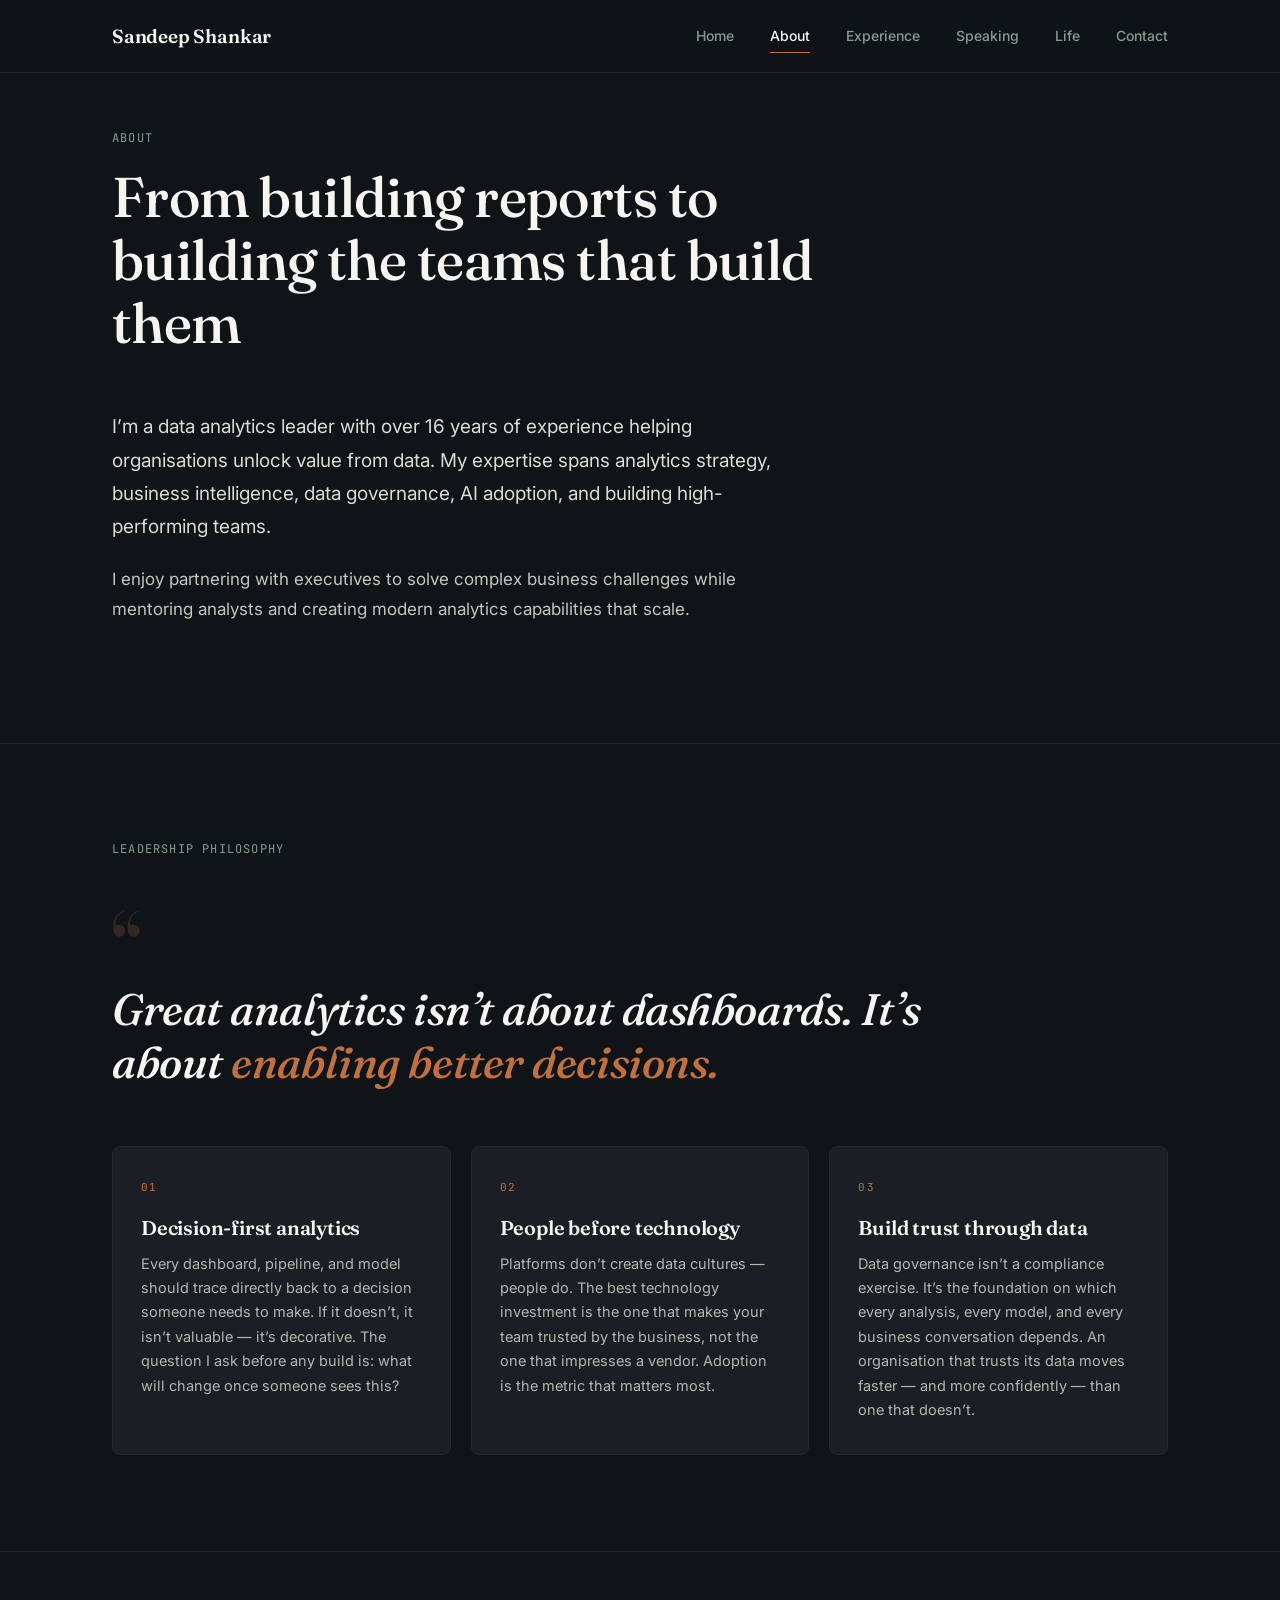
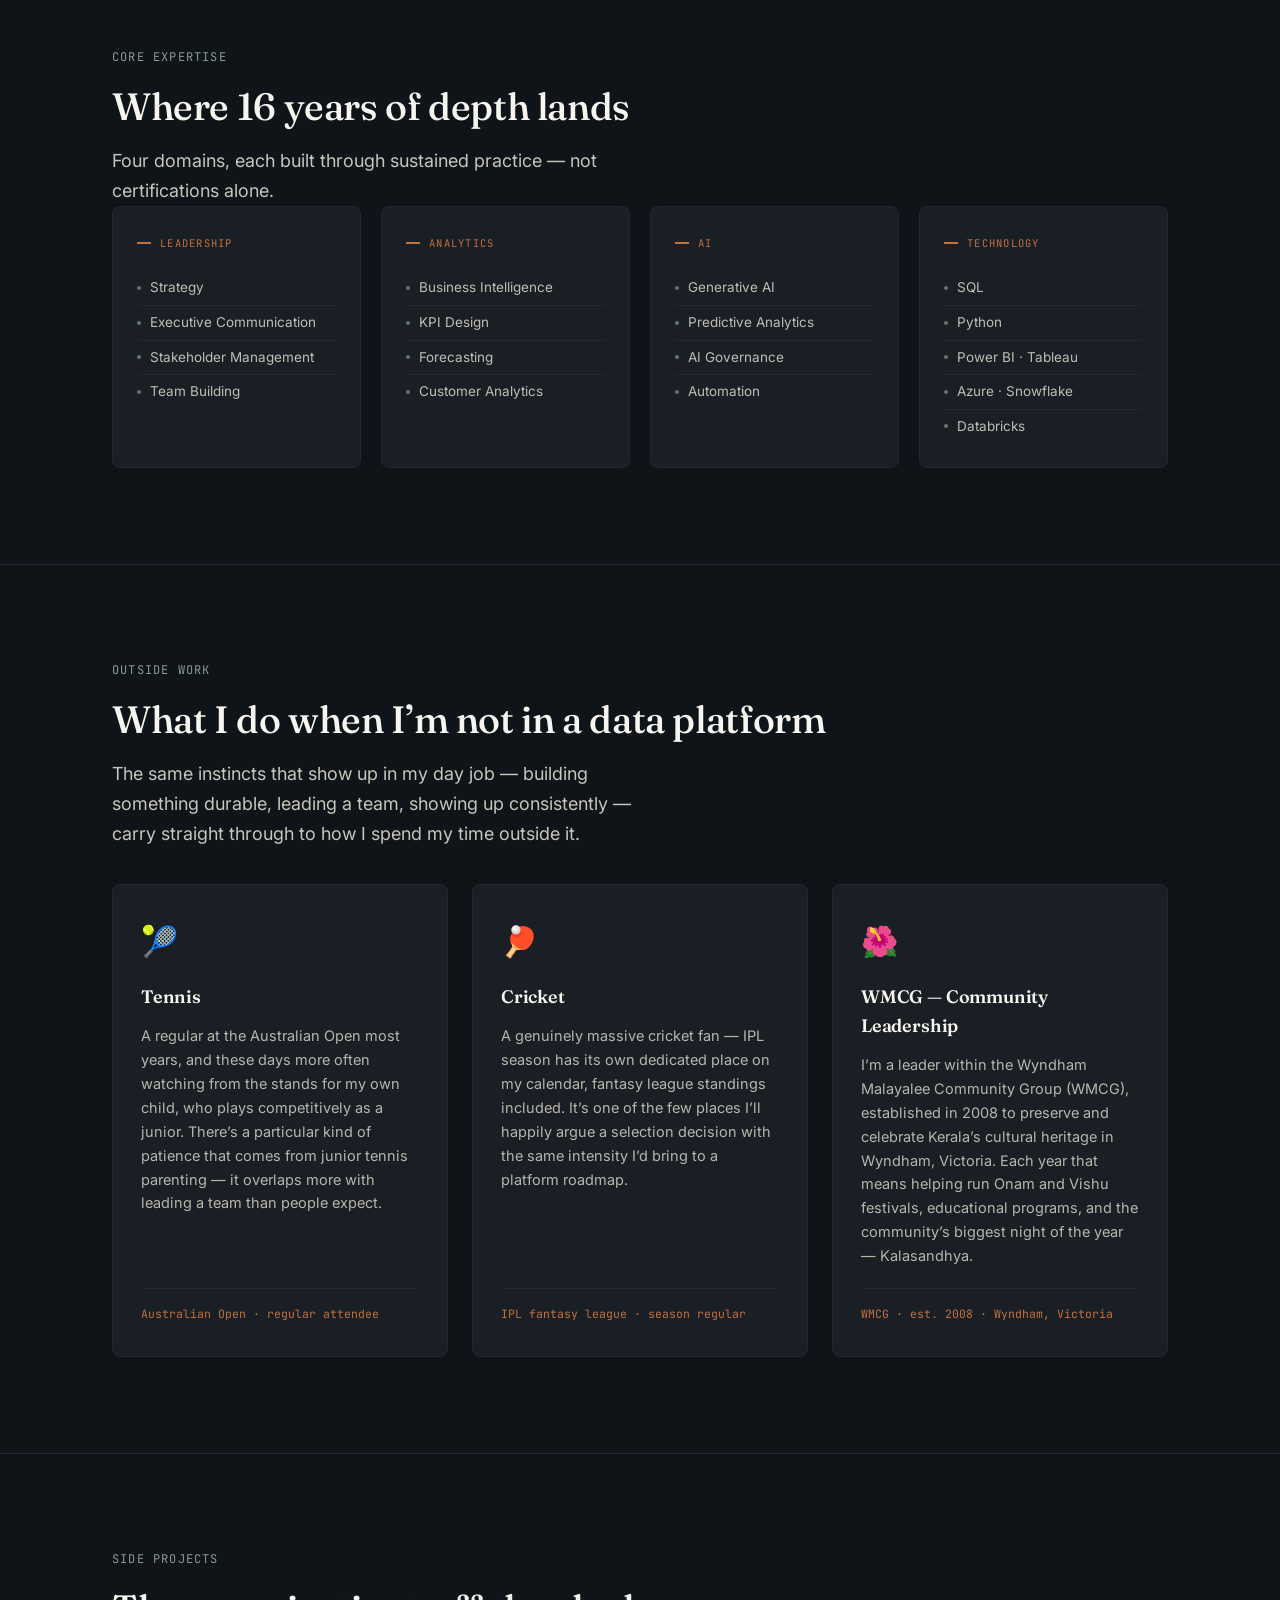
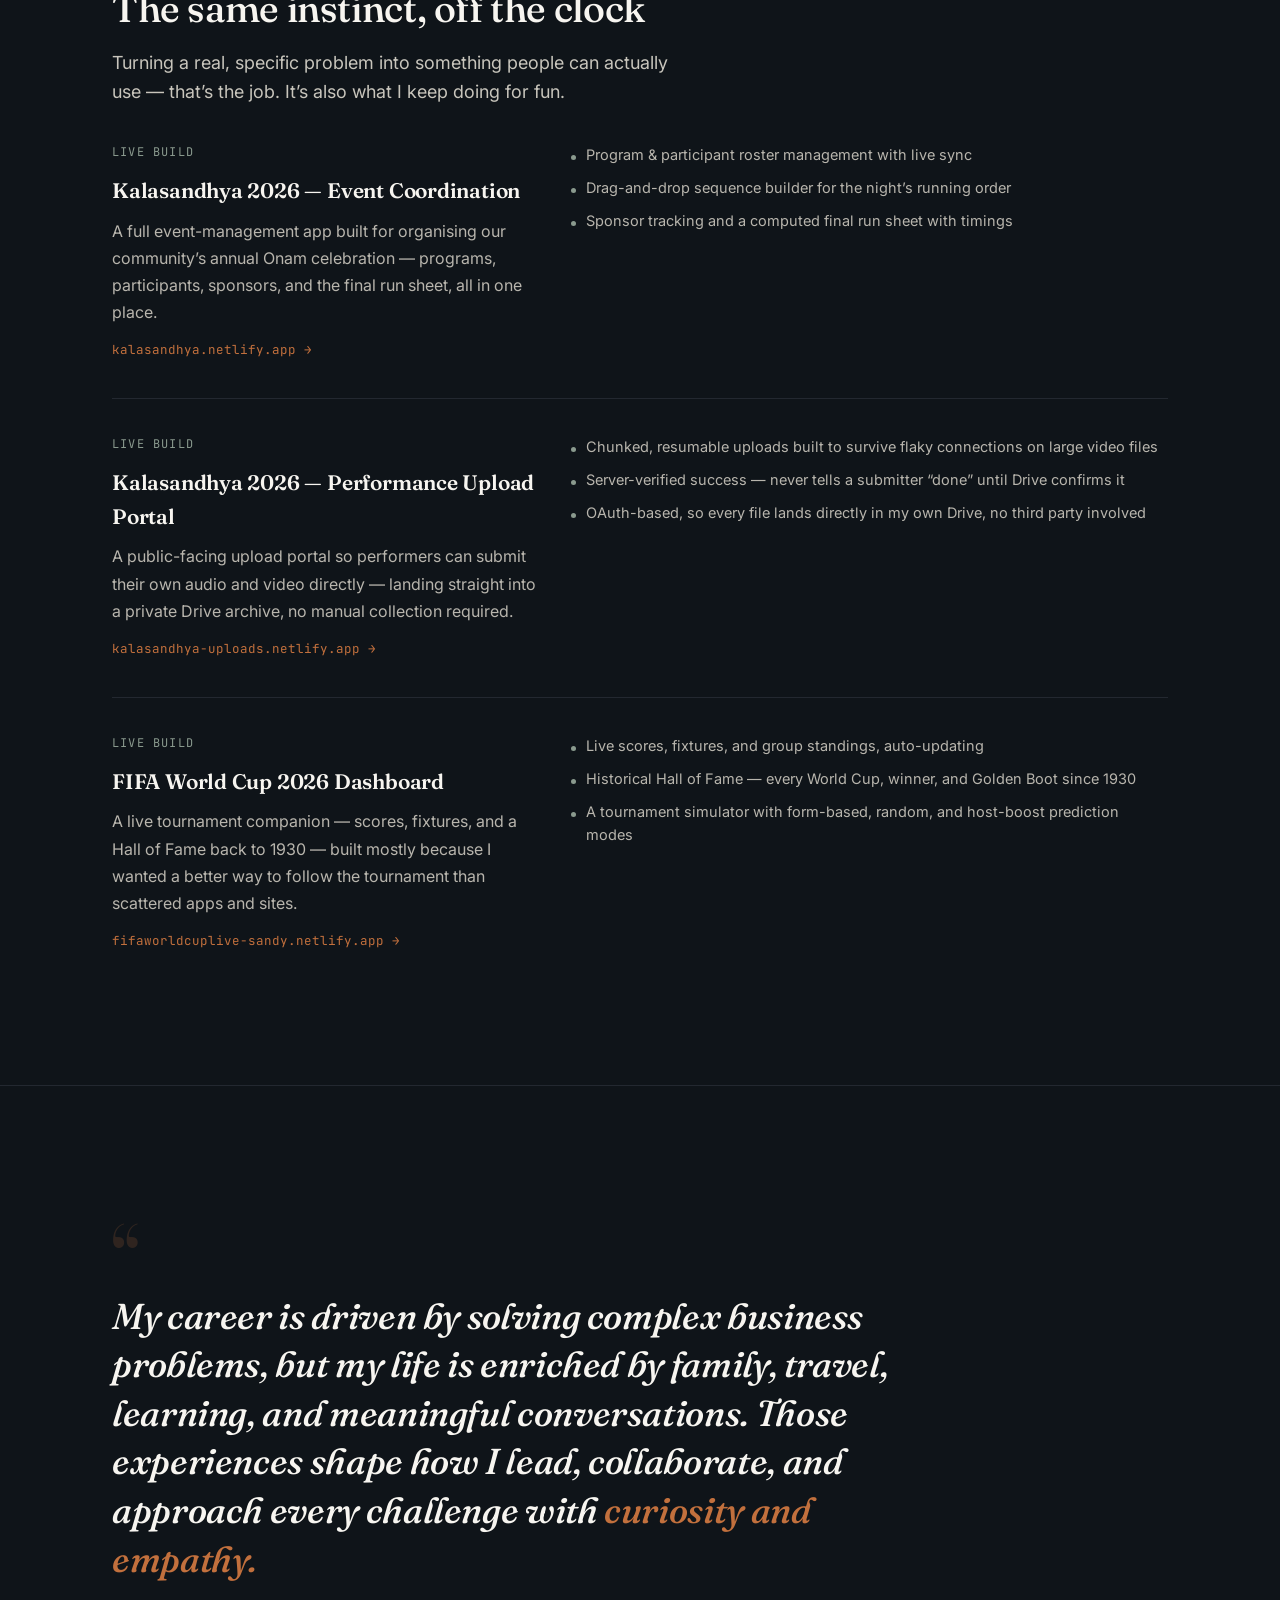
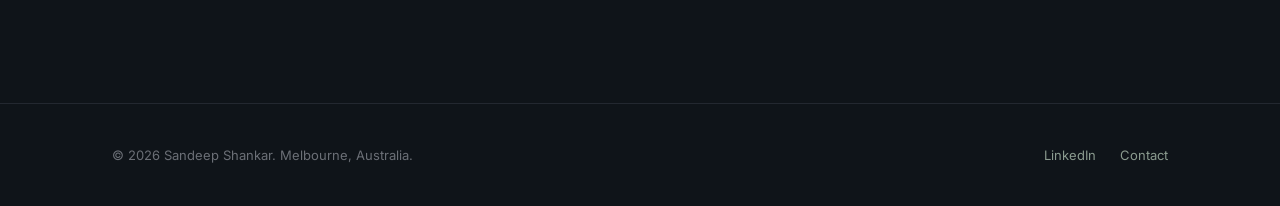
==== commit 4689f306: "Add files via upload" ====
--- a/about.html
+++ b/about.html
@@ -107,6 +107,35 @@
     margin-top: 2px;
   }
 
+  /* ---------- Closing reflection ---------- */
+  .reflection-wrap {
+    max-width: 820px;
+    padding: 48px 0 24px;
+  }
+  .reflection-mark {
+    font-family: var(--font-display);
+    font-size: 100px;
+    line-height: 0.7;
+    color: var(--amber);
+    opacity: 0.18;
+    margin-bottom: -8px;
+    display: block;
+    user-select: none;
+  }
+  .reflection-quote {
+    font-family: var(--font-display);
+    font-size: clamp(22px, 3.2vw, 36px);
+    font-weight: 500;
+    font-style: italic;
+    line-height: 1.35;
+    color: var(--cream);
+    letter-spacing: -0.01em;
+  }
+  .reflection-quote em {
+    color: var(--amber);
+    font-style: italic;
+  }
+
   /* ============================================================
      Leadership Philosophy
      ============================================================ */
@@ -277,8 +306,8 @@
 
 <nav class="site-nav">
   <div class="wrap">
-    <a href="index.html" class="nav-logo">Sandeep Shankar<span class="dot">.</span></a>
-    <button class="nav-toggle" id="navToggle" aria-label="Toggle navigation">&#9776;</button>
+    <a href="index.html" class="nav-logo">Sandeep Shankar</a>
+    <button type="button" class="nav-toggle" id="navToggle" aria-label="Toggle navigation" aria-expanded="false" onclick="var n=document.getElementById('navLinks');n.classList.toggle('open');this.setAttribute('aria-expanded',n.classList.contains('open'))">&#9776;</button>
     <div class="nav-links" id="navLinks">
       <a href="index.html">Home</a>
       <a href="about.html" class="active">About</a>
@@ -299,9 +328,8 @@
 
 <section class="section" style="padding-top: 24px;">
   <div class="wrap story">
-    <p>My career began as a Senior BI Analyst, hands-on with the data itself &#8212; extracting, cleansing, and reporting it for businesses that didn&#8217;t yet trust it to make decisions on its own. Sixteen years later, I lead the function that does that work for an entire organisation, at a scale I couldn&#8217;t have imagined from that first seat.</p>
-    <p>What&#8217;s stayed constant is the belief that data only creates value the day someone outside the data team can act on it without asking for help. Governance, modern platforms, AI enablement &#8212; none of it matters if it doesn&#8217;t end in someone, somewhere, making a better decision faster. That&#8217;s the discipline I&#8217;ve built every team around, from a 25-person squad at Australia Post to the centralised Data, Analytics &amp; AI function I run at iSelect today.</p>
-    <p>I&#8217;ve come to believe leadership in data is less about being the smartest person on the platform and more about being the person the business trusts to translate ambiguity into a plan. My teams have sustained employee engagement above 85% &#8212; not because the work is easy, but because people know what they&#8217;re building toward and why it matters.</p>
+    <p>I&#8217;m a data analytics leader with over 16 years of experience helping organisations unlock value from data. My expertise spans analytics strategy, business intelligence, data governance, AI adoption, and building high-performing teams.</p>
+    <p>I enjoy partnering with executives to solve complex business challenges while mentoring analysts and creating modern analytics capabilities that scale.</p>
   </div>
 </section>
 
@@ -475,11 +503,21 @@
   </div>
 </section>
 
+<!-- Closing reflection -->
+<section class="section" style="border-bottom: none;">
+  <div class="wrap">
+    <div class="reflection-wrap">
+      <div class="reflection-mark">&#8220;</div>
+      <blockquote class="reflection-quote">My career is driven by solving complex business problems, but my life is enriched by family, travel, learning, and meaningful conversations. Those experiences shape how I lead, collaborate, and approach every challenge with <em>curiosity and empathy.</em></blockquote>
+    </div>
+  </div>
+</section>
+
 <footer class="site-footer">
   <div class="wrap">
     <p>&#169; 2026 Sandeep Shankar. Melbourne, Australia.</p>
     <div class="footer-links">
-      <a href="https://www.linkedin.com/in/sandeepshankar-cdmp-25a88143" target="_blank" rel="noopener">LinkedIn</a>
+      <a href="https://www.linkedin.com/in/sandeep-shankar-cdmp-25a88143/" target="_blank" rel="noopener">LinkedIn</a>
       <a href="contact.html">Contact</a>
     </div>
   </div>
--- a/shared.css
+++ b/shared.css
@@ -110,10 +110,19 @@
 .nav-toggle {
   display: none;
   background: none;
-  border: none;
-  color: var(--cream);
-  font-size: 22px;
+  border: 1px solid var(--hairline);
+  border-radius: 6px;
+  color: var(--cream);
+  font-size: 20px;
   cursor: pointer;
+  padding: 6px 10px;
+  line-height: 1;
+  -webkit-tap-highlight-color: transparent;
+  touch-action: manipulation;
+  user-select: none;
+  -webkit-user-select: none;
+  appearance: none;
+  -webkit-appearance: none;
 }
 
 @media (max-width: 760px) {
@@ -122,16 +131,18 @@
     top: 72px;
     left: 0;
     right: 0;
-    background: var(--ink-deep);
+    z-index: 200;
+    background: rgba(15, 20, 25, 0.98);
+    backdrop-filter: blur(12px);
     border-bottom: 1px solid var(--hairline);
     flex-direction: column;
     align-items: flex-start;
     gap: 0;
-    padding: 8px 20px 16px;
+    padding: 8px 24px 20px;
     transform: translateY(-8px);
     opacity: 0;
     pointer-events: none;
-    transition: opacity 0.15s ease, transform 0.15s ease;
+    transition: opacity 0.2s ease, transform 0.2s ease;
   }
   .nav-links.open {
     opacity: 1;
@@ -139,12 +150,15 @@
     transform: translateY(0);
   }
   .nav-links a {
-    padding: 12px 0;
+    padding: 14px 0;
     width: 100%;
     border-bottom: 1px solid var(--hairline);
-    font-size: 15px;
+    font-size: 16px;
+    display: block;
+    -webkit-tap-highlight-color: transparent;
   }
-  .nav-toggle { display: block; }
+  .nav-links a:last-child { border-bottom: none; }
+  .nav-toggle { display: block; position: relative; z-index: 105; }
 }
 
 /* ---------- Eyebrow / labels ---------- */
@@ -166,7 +180,7 @@
   height: 5px;
   border-radius: 50%;
   background: var(--amber);
-  display: inline-block;
+  display: none;
 }
 
 /* ---------- Headings ---------- */
@@ -463,12 +477,4 @@
 }
 .will-animate.animated {
   opacity: 1;
-  transform: translateY(0);
-}
-
-/* ---------- Reduced motion ---------- */
-@media (prefers-reduced-motion: reduce) {
-  * { transition: none !important; animation: none !important; scroll-behavior: auto !important; }
-  .will-animate { opacity: 1 !important; transform: none !important; }
-  #reading-progress { transition: none; }
-}
+ 
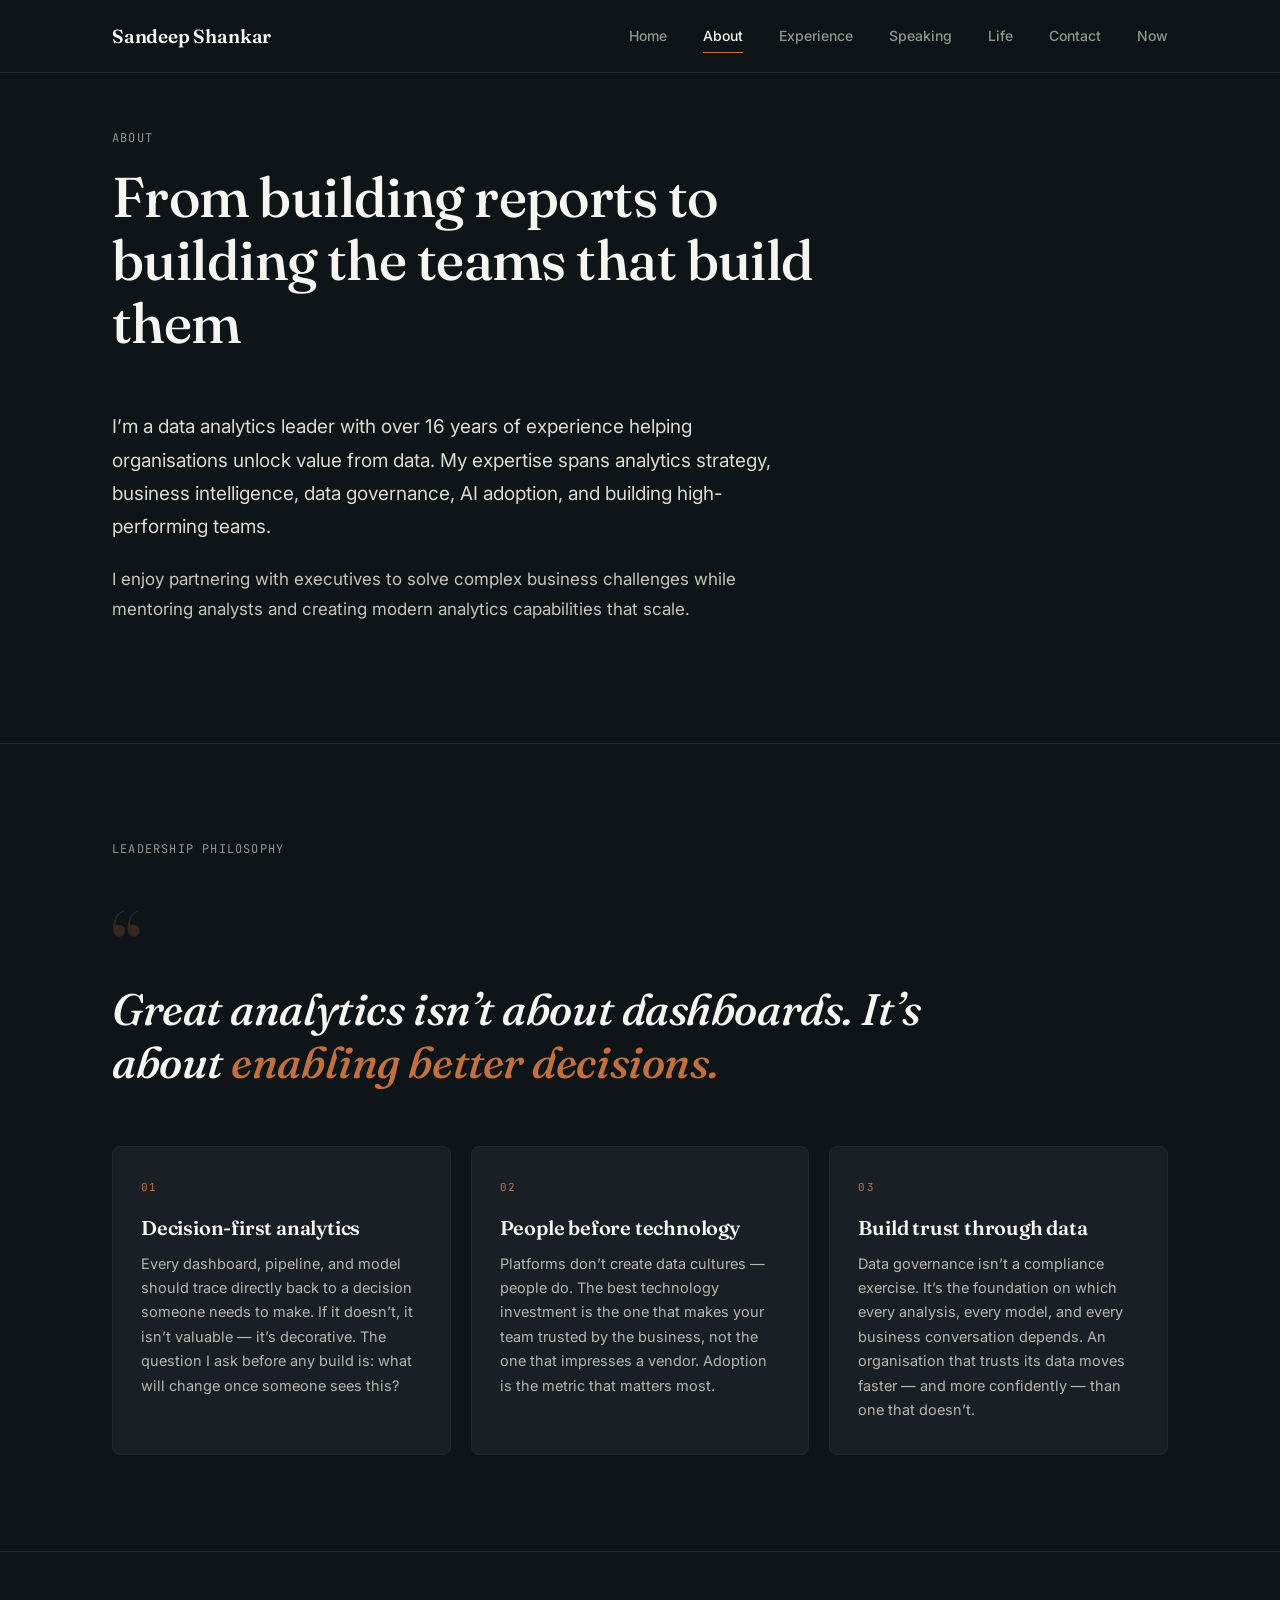
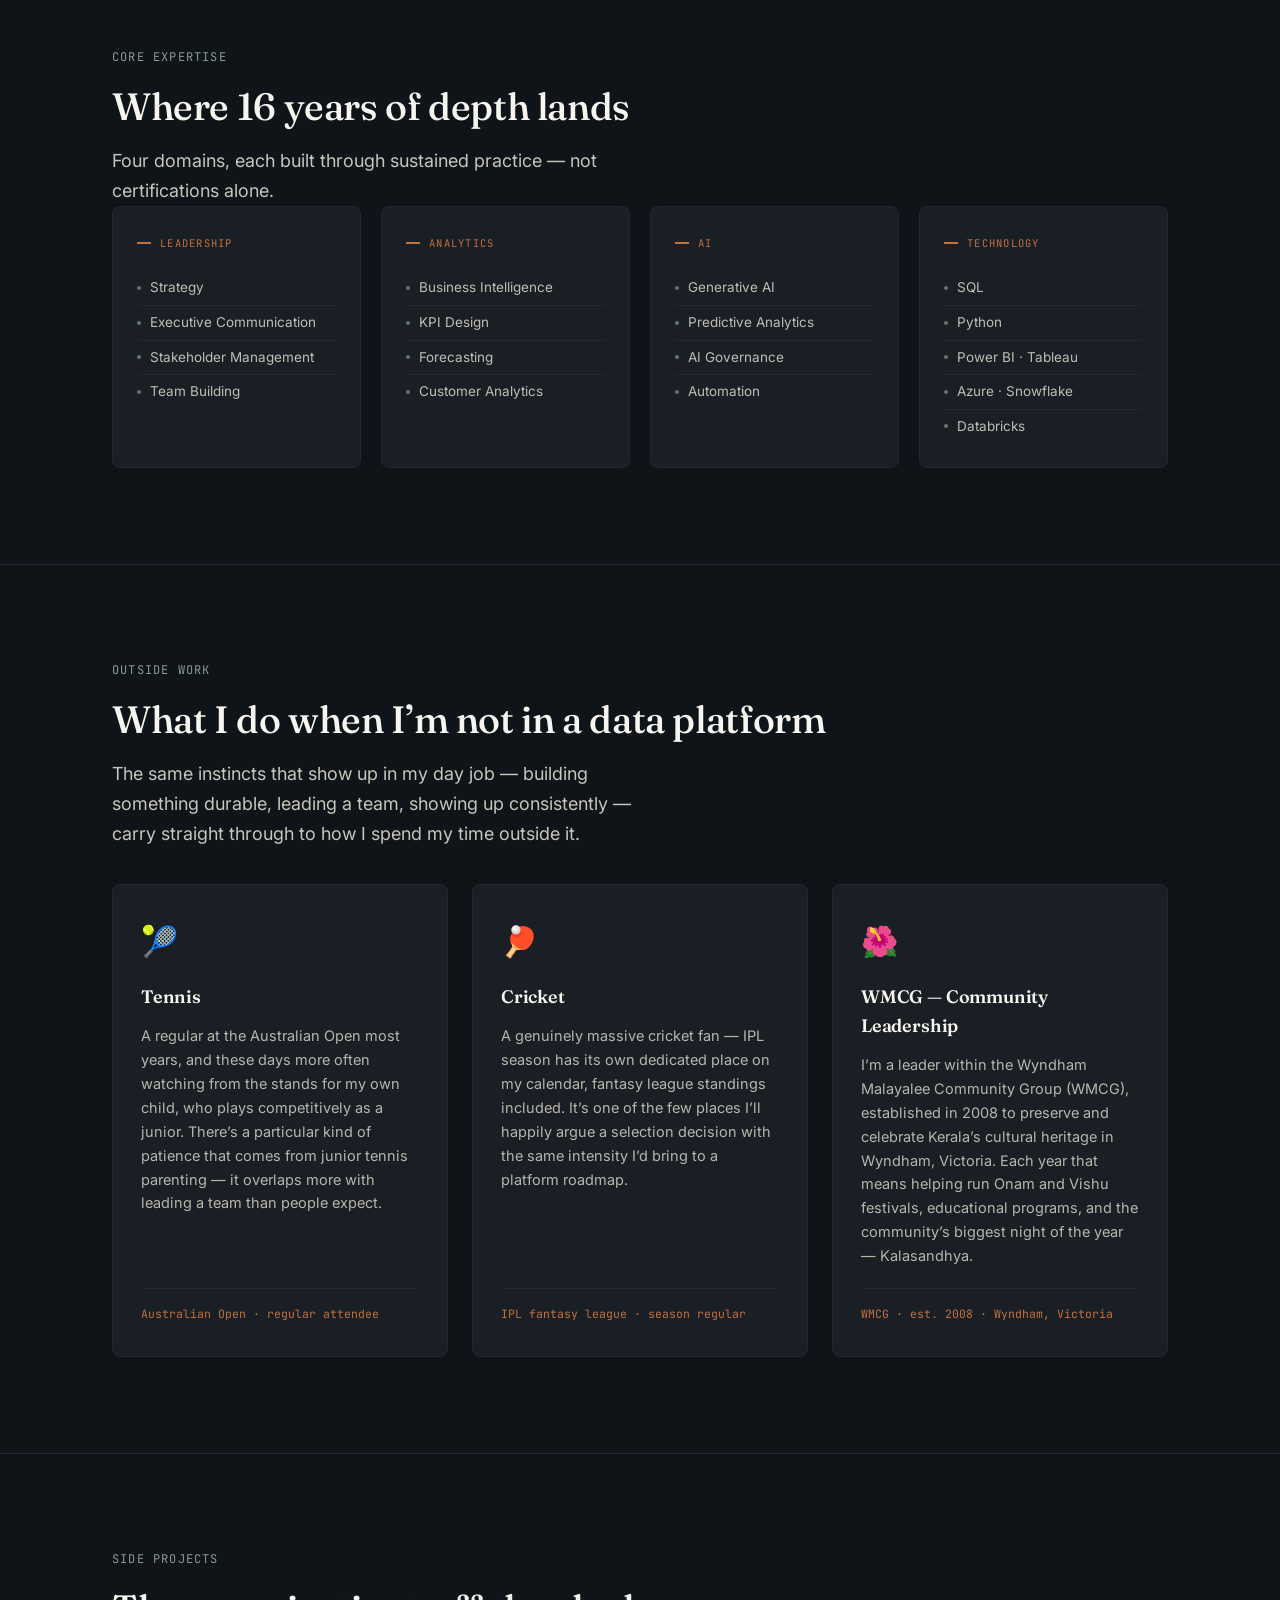
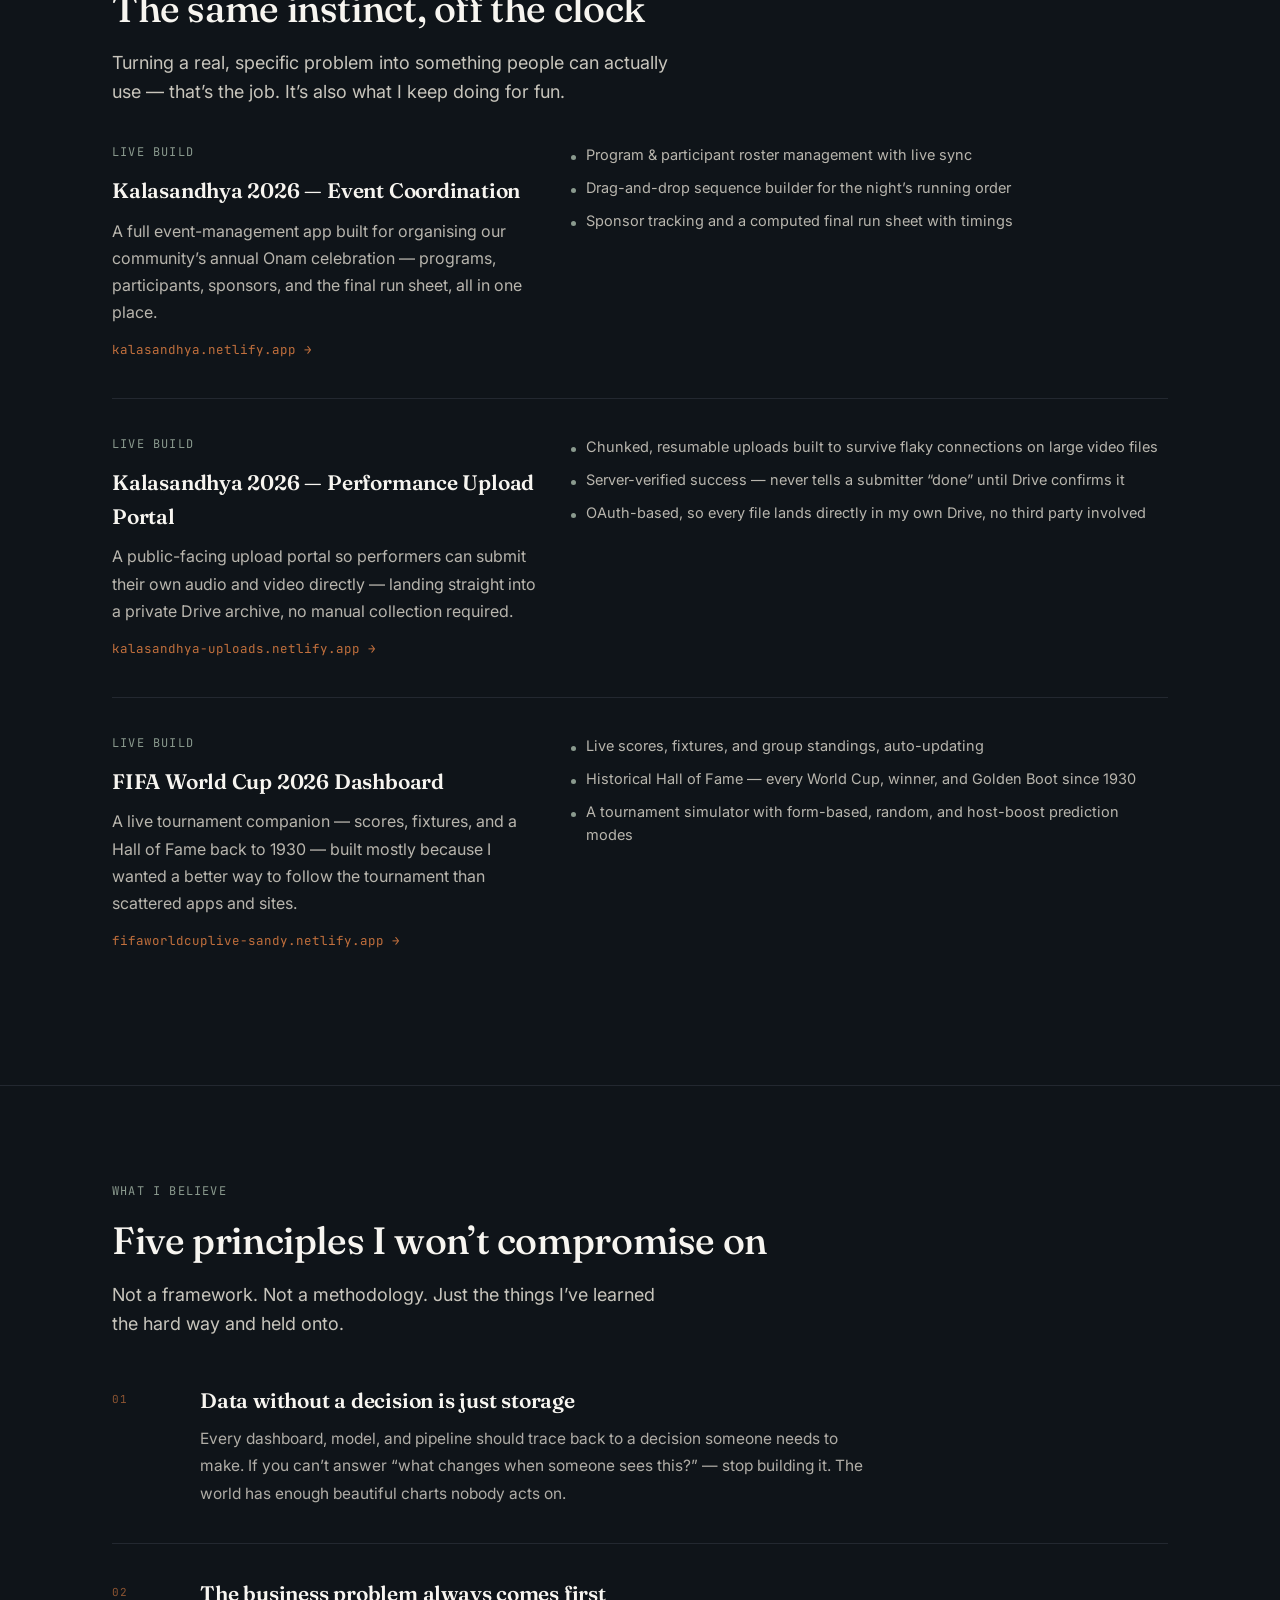
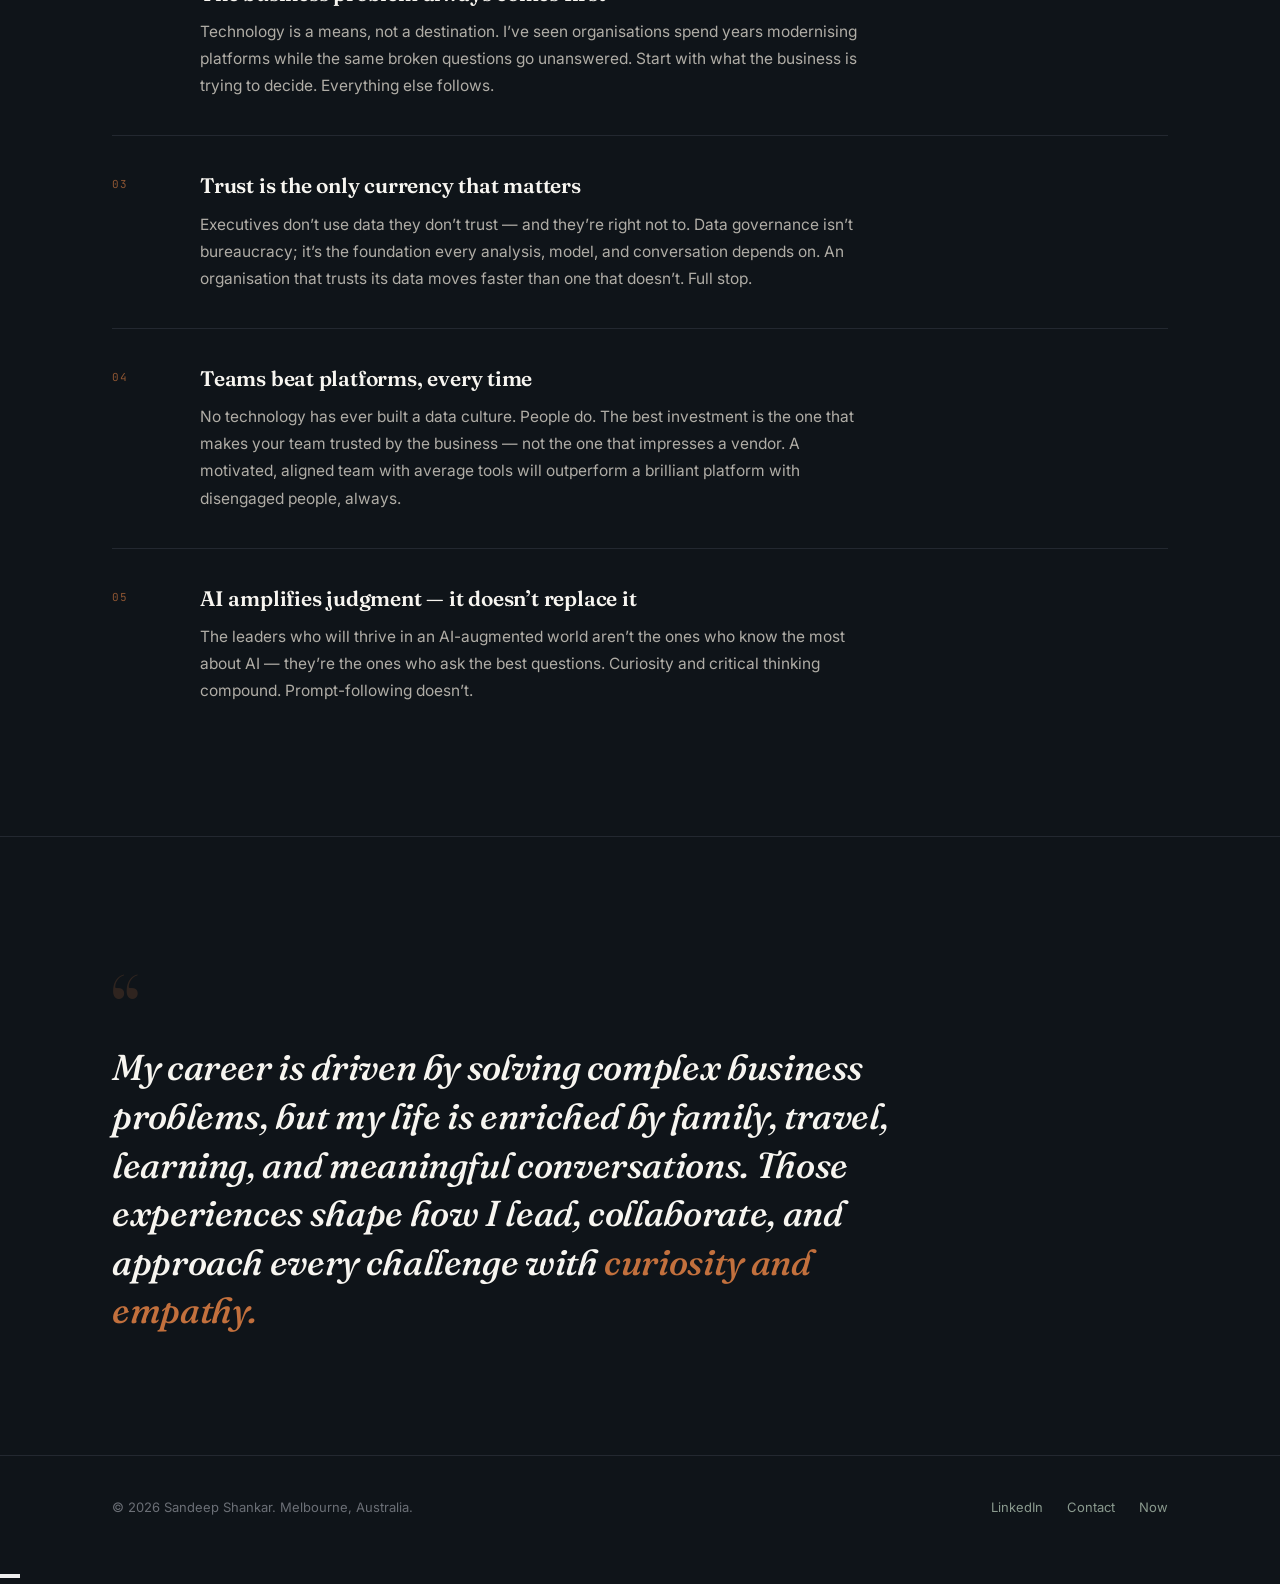
==== commit c2e9cfcb: "Add files via upload" ====
--- a/about.html
+++ b/about.html
@@ -299,7 +299,46 @@
   }
   .expertise-card:hover .skill-tag { color: #DEDBD2; }
   .expertise-card:hover .skill-tag::before { background: var(--amber); opacity: 1; }
+
+  /* ---------- Manifesto ---------- */
+  .manifesto-list { display: flex; flex-direction: column; gap: 0; margin-top: 48px; }
+  .manifesto-item {
+    display: grid;
+    grid-template-columns: 56px 1fr;
+    gap: 32px;
+    padding: 36px 0;
+    border-top: 1px solid var(--hairline);
+    align-items: start;
+    transition: background 0.2s ease;
+  }
+  .manifesto-item:first-child { border-top: none; padding-top: 0; }
+  .manifesto-item:hover { background: transparent; }
+  .m-num {
+    font-family: var(--font-mono);
+    font-size: 11px;
+    letter-spacing: 0.1em;
+    color: var(--amber);
+    padding-top: 4px;
+    opacity: 0.7;
+  }
+  .m-body h3 { font-size: 21px; margin-bottom: 12px; line-height: 1.25; }
+  .m-body p { font-size: 15.5px; line-height: 1.75; color: #B0ADA6; max-width: 680px; }
+  @media (max-width: 600px) {
+    .manifesto-item { grid-template-columns: 1fr; gap: 8px; }
+  }
+
 </style>
+  <meta property="og:type" content="website">
+  <meta property="og:title" content="About — Sandeep Shankar">
+  <meta property="og:description" content="From Senior BI Analyst to Head of Data & Analytics — the story behind 16 years of building teams that turn data into outcomes.">
+  <meta property="og:url" content="https://sandeepshankar.com/about.html">
+  <meta property="og:image" content="https://sandeepshankar.com/og-image.jpg">
+  <meta property="og:image:width" content="1200">
+  <meta property="og:image:height" content="630">
+  <meta name="twitter:card" content="summary_large_image">
+  <meta name="twitter:title" content="About — Sandeep Shankar">
+  <meta name="twitter:description" content="From Senior BI Analyst to Head of Data & Analytics — the story behind 16 years of building teams that turn data into outcomes.">
+  <meta name="twitter:image" content="https://sandeepshankar.com/og-image.jpg">
 </head>
 <body>
 <div id="reading-progress" role="progressbar" aria-hidden="true"></div>
@@ -315,6 +354,7 @@
       <a href="speaking.html">Speaking</a>
       <a href="life.html">Life</a>
       <a href="contact.html">Contact</a>
+      <a href="now.html">Now</a>
     </div>
   </div>
 </nav>
@@ -326,7 +366,7 @@
   </div>
 </header>
 
-<section class="section" style="padding-top: 24px;">
+<section class="section" data-label="Introduction" style="padding-top: 24px;">
   <div class="wrap story">
     <p>I&#8217;m a data analytics leader with over 16 years of experience helping organisations unlock value from data. My expertise spans analytics strategy, business intelligence, data governance, AI adoption, and building high-performing teams.</p>
     <p>I enjoy partnering with executives to solve complex business challenges while mentoring analysts and creating modern analytics capabilities that scale.</p>
@@ -334,7 +374,7 @@
 </section>
 
 <!-- Leadership Philosophy -->
-<section class="section">
+<section class="section" data-label="Philosophy">
   <div class="wrap">
     <div class="eyebrow">Leadership Philosophy</div>
 
@@ -364,7 +404,7 @@
 </section>
 
 <!-- Core Expertise -->
-<section class="section">
+<section class="section" data-label="Expertise">
   <div class="wrap">
     <div class="section-head">
       <div class="eyebrow">Core Expertise</div>
@@ -418,7 +458,7 @@
 </section>
 
 <!-- Outside work -->
-<section class="section">
+<section class="section" data-label="Life">
   <div class="wrap">
     <div class="section-head">
       <div class="eyebrow">Outside work</div>
@@ -503,6 +543,54 @@
   </div>
 </section>
 
+<!-- What I believe manifesto -->
+<section class="section" data-label="Beliefs">
+  <div class="wrap">
+    <div class="section-head">
+      <div class="eyebrow">What I believe</div>
+      <h2>Five principles I won&rsquo;t compromise on</h2>
+      <p class="lede">Not a framework. Not a methodology. Just the things I&rsquo;ve learned the hard way and held onto.</p>
+    </div>
+    <div class="manifesto-list">
+      <div class="manifesto-item">
+        <div class="m-num">01</div>
+        <div class="m-body">
+          <h3>Data without a decision is just storage</h3>
+          <p>Every dashboard, model, and pipeline should trace back to a decision someone needs to make. If you can&rsquo;t answer &ldquo;what changes when someone sees this?&rdquo; &mdash; stop building it. The world has enough beautiful charts nobody acts on.</p>
+        </div>
+      </div>
+      <div class="manifesto-item">
+        <div class="m-num">02</div>
+        <div class="m-body">
+          <h3>The business problem always comes first</h3>
+          <p>Technology is a means, not a destination. I&rsquo;ve seen organisations spend years modernising platforms while the same broken questions go unanswered. Start with what the business is trying to decide. Everything else follows.</p>
+        </div>
+      </div>
+      <div class="manifesto-item">
+        <div class="m-num">03</div>
+        <div class="m-body">
+          <h3>Trust is the only currency that matters</h3>
+          <p>Executives don&rsquo;t use data they don&rsquo;t trust &mdash; and they&rsquo;re right not to. Data governance isn&rsquo;t bureaucracy; it&rsquo;s the foundation every analysis, model, and conversation depends on. An organisation that trusts its data moves faster than one that doesn&rsquo;t. Full stop.</p>
+        </div>
+      </div>
+      <div class="manifesto-item">
+        <div class="m-num">04</div>
+        <div class="m-body">
+          <h3>Teams beat platforms, every time</h3>
+          <p>No technology has ever built a data culture. People do. The best investment is the one that makes your team trusted by the business &mdash; not the one that impresses a vendor. A motivated, aligned team with average tools will outperform a brilliant platform with disengaged people, always.</p>
+        </div>
+      </div>
+      <div class="manifesto-item">
+        <div class="m-num">05</div>
+        <div class="m-body">
+          <h3>AI amplifies judgment &mdash; it doesn&rsquo;t replace it</h3>
+          <p>The leaders who will thrive in an AI-augmented world aren&rsquo;t the ones who know the most about AI &mdash; they&rsquo;re the ones who ask the best questions. Curiosity and critical thinking compound. Prompt-following doesn&rsquo;t.</p>
+        </div>
+      </div>
+    </div>
+  </div>
+</section>
+
 <!-- Closing reflection -->
 <section class="section" style="border-bottom: none;">
   <div class="wrap">
@@ -519,6 +607,7 @@
     <div class="footer-links">
       <a href="https://www.linkedin.com/in/sandeep-shankar-cdmp-25a88143/" target="_blank" rel="noopener">LinkedIn</a>
       <a href="contact.html">Contact</a>
+      <a href="now.html">Now</a>
     </div>
   </div>
 </footer>
--- a/shared.css
+++ b/shared.css
@@ -472,9 +472,31 @@
 /* Applied via JS so content is visible if JS doesn't load */
 .will-animate {
   opacity: 0;
-  transform: translateY(18px);
-  transition: opacity 0.5s ease, transform 0.5s ease;
-}
-.will-animate.animated {
-  opacity: 1;
- +  transform: translateY(18px)
+/* ---------- Section progress rail ---------- */
+.section-rail {
+  position: fixed;
+  right: 20px;
+  top: 50%;
+  transform: translateY(-50%);
+  display: flex;
+  flex-direction: column;
+  gap: 10px;
+  z-index: 80;
+  padding: 0;
+  background: none;
+  border: none;
+}
+.rail-dot {
+  width: 7px;
+  height: 7px;
+  border-radius: 50%;
+  background: var(--hairline-light);
+  border: none;
+  cursor: pointer;
+  padding: 0;
+  transition: background 0.2s ease, transform 0.2s ease;
+}
+.rail-dot:hover { background: var(--sage); transform: scale(1.3); }
+.rail-dot.active { background: var(--amber); transform: scale(1.2); }
+@media (max-width: 900px) { .section-rail { display: none; } }
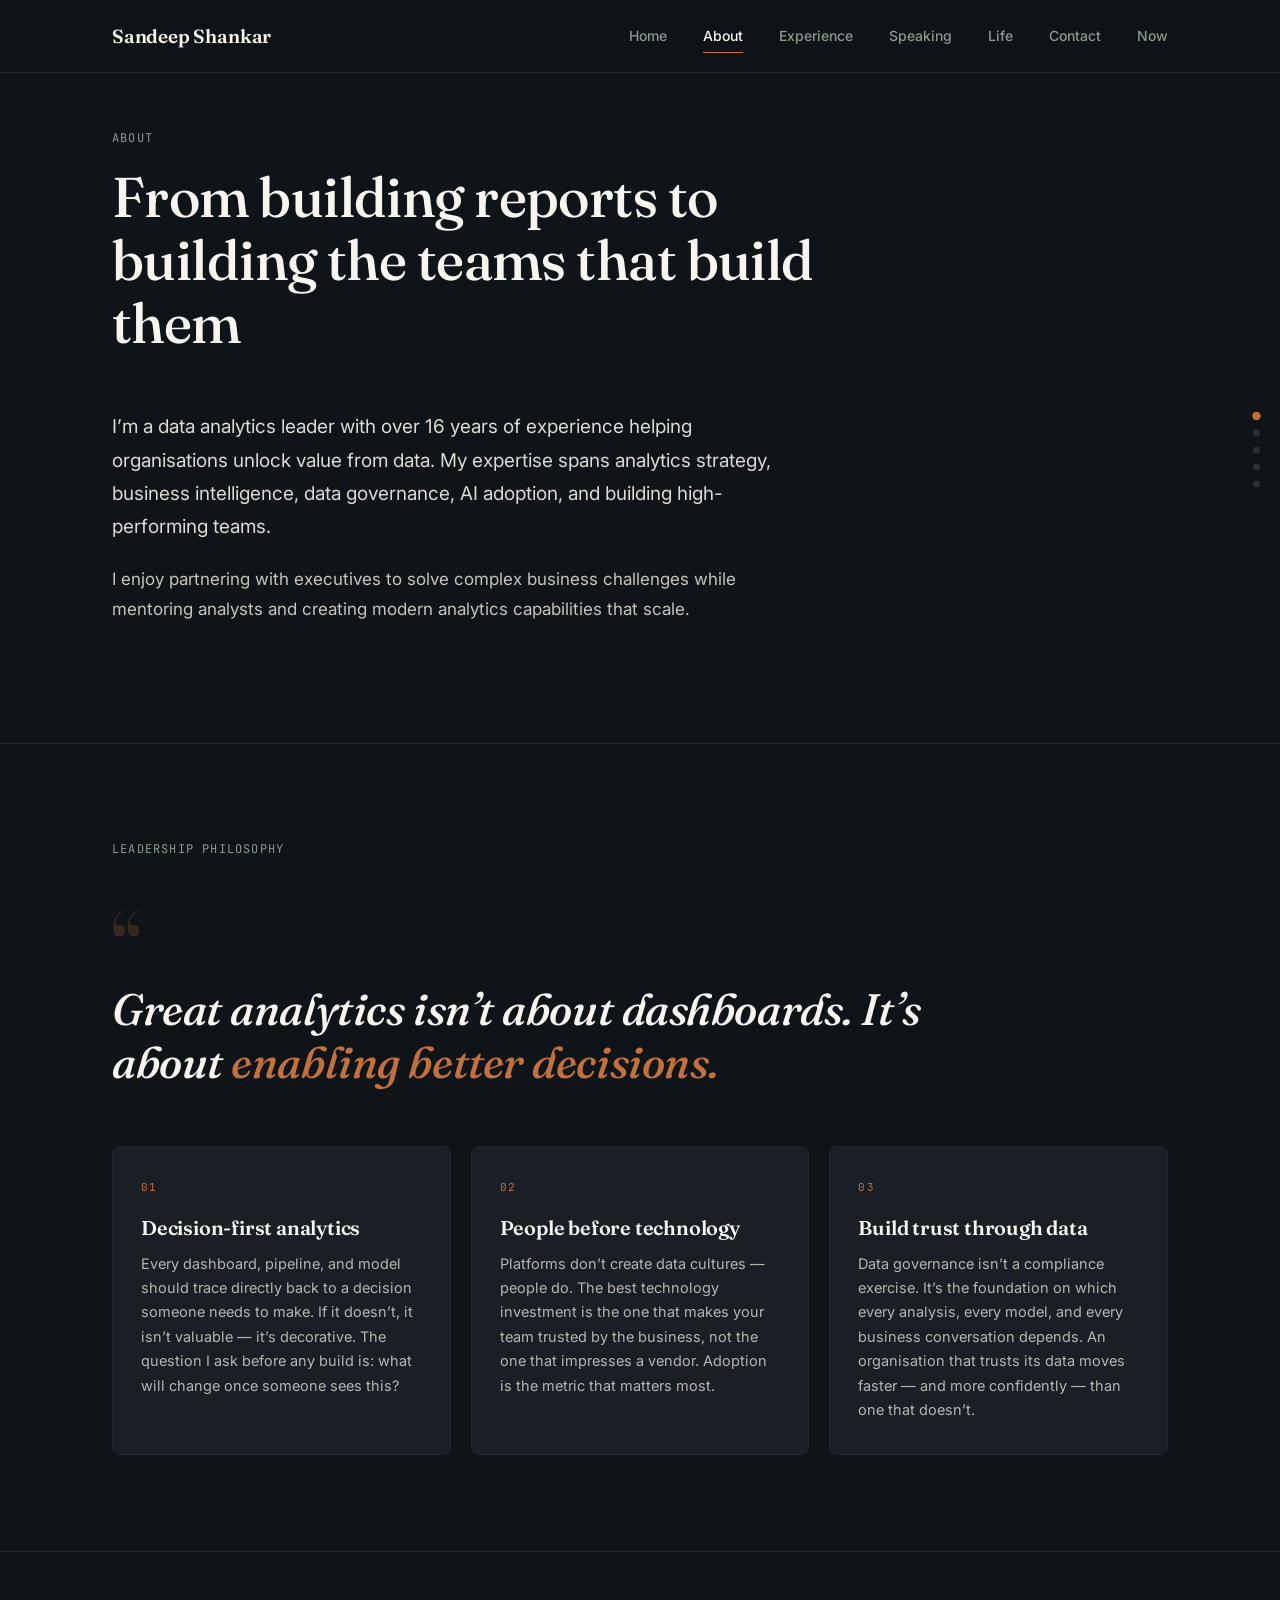
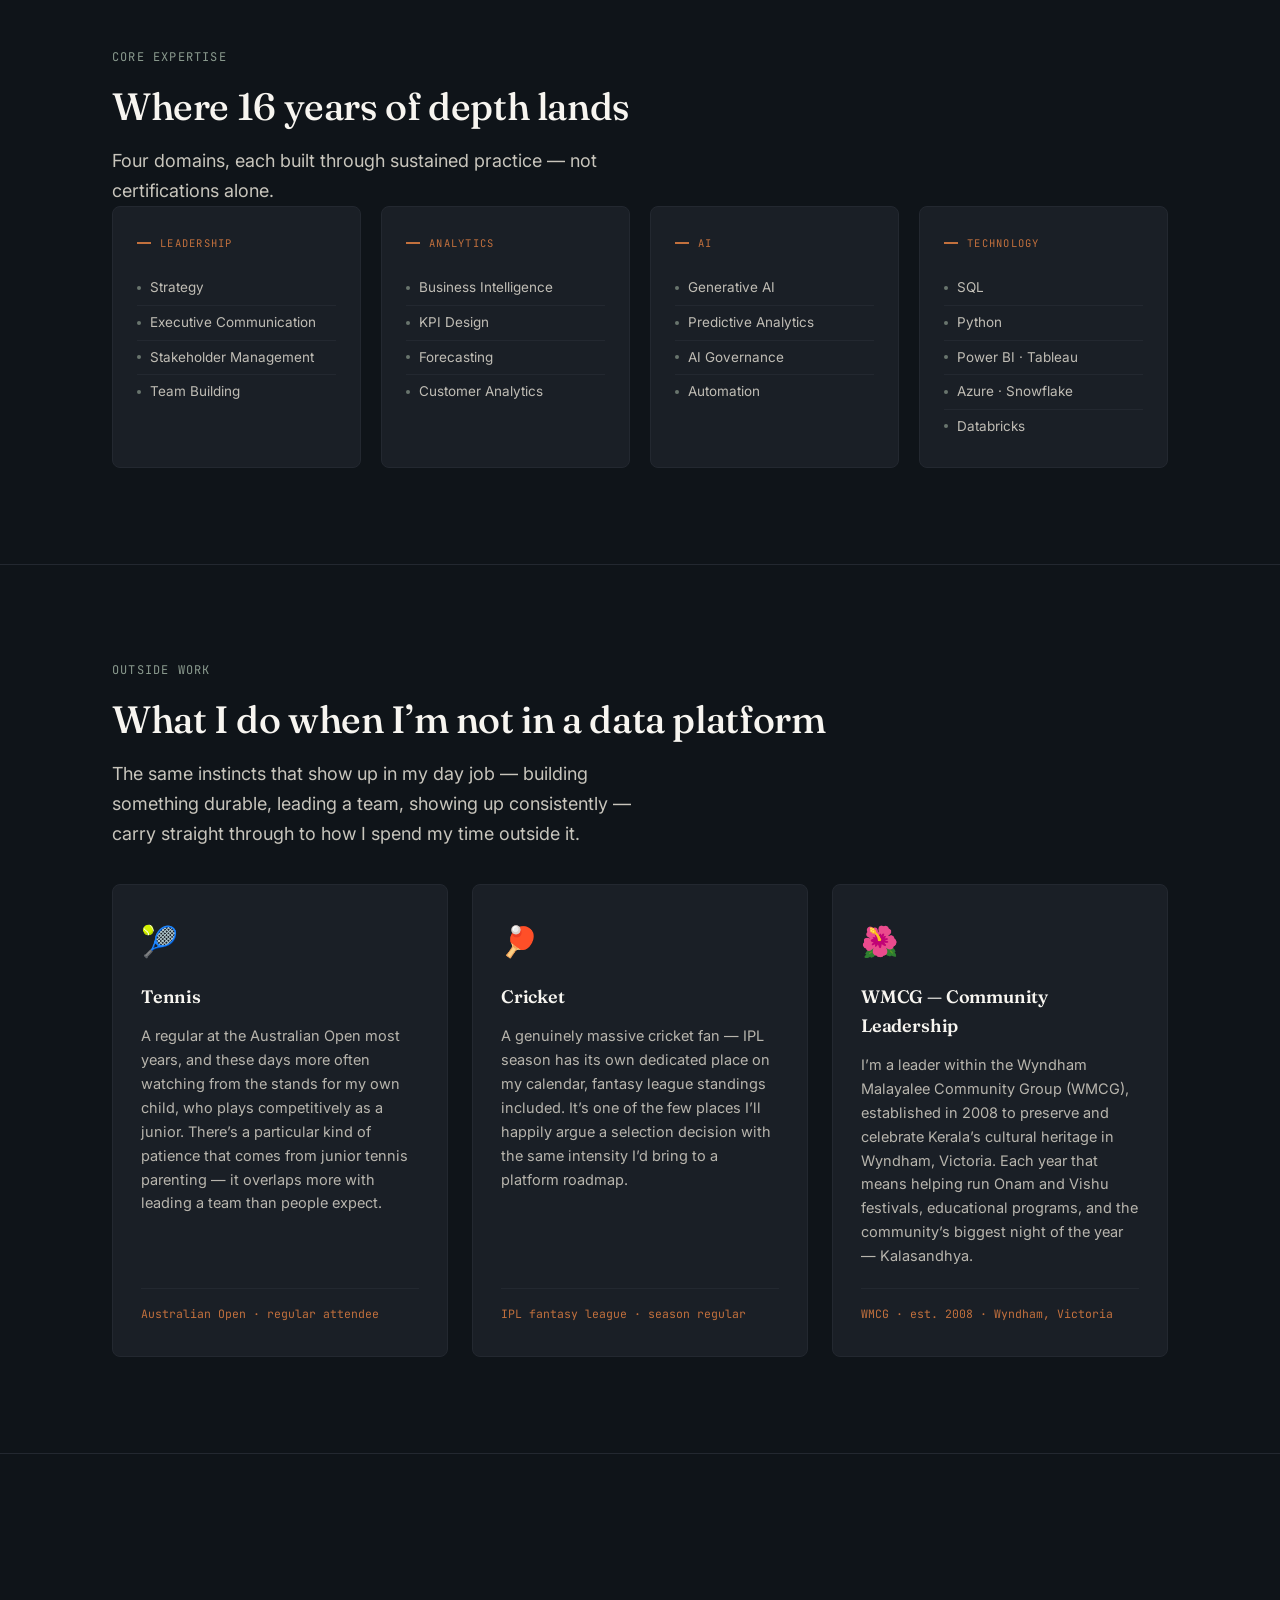
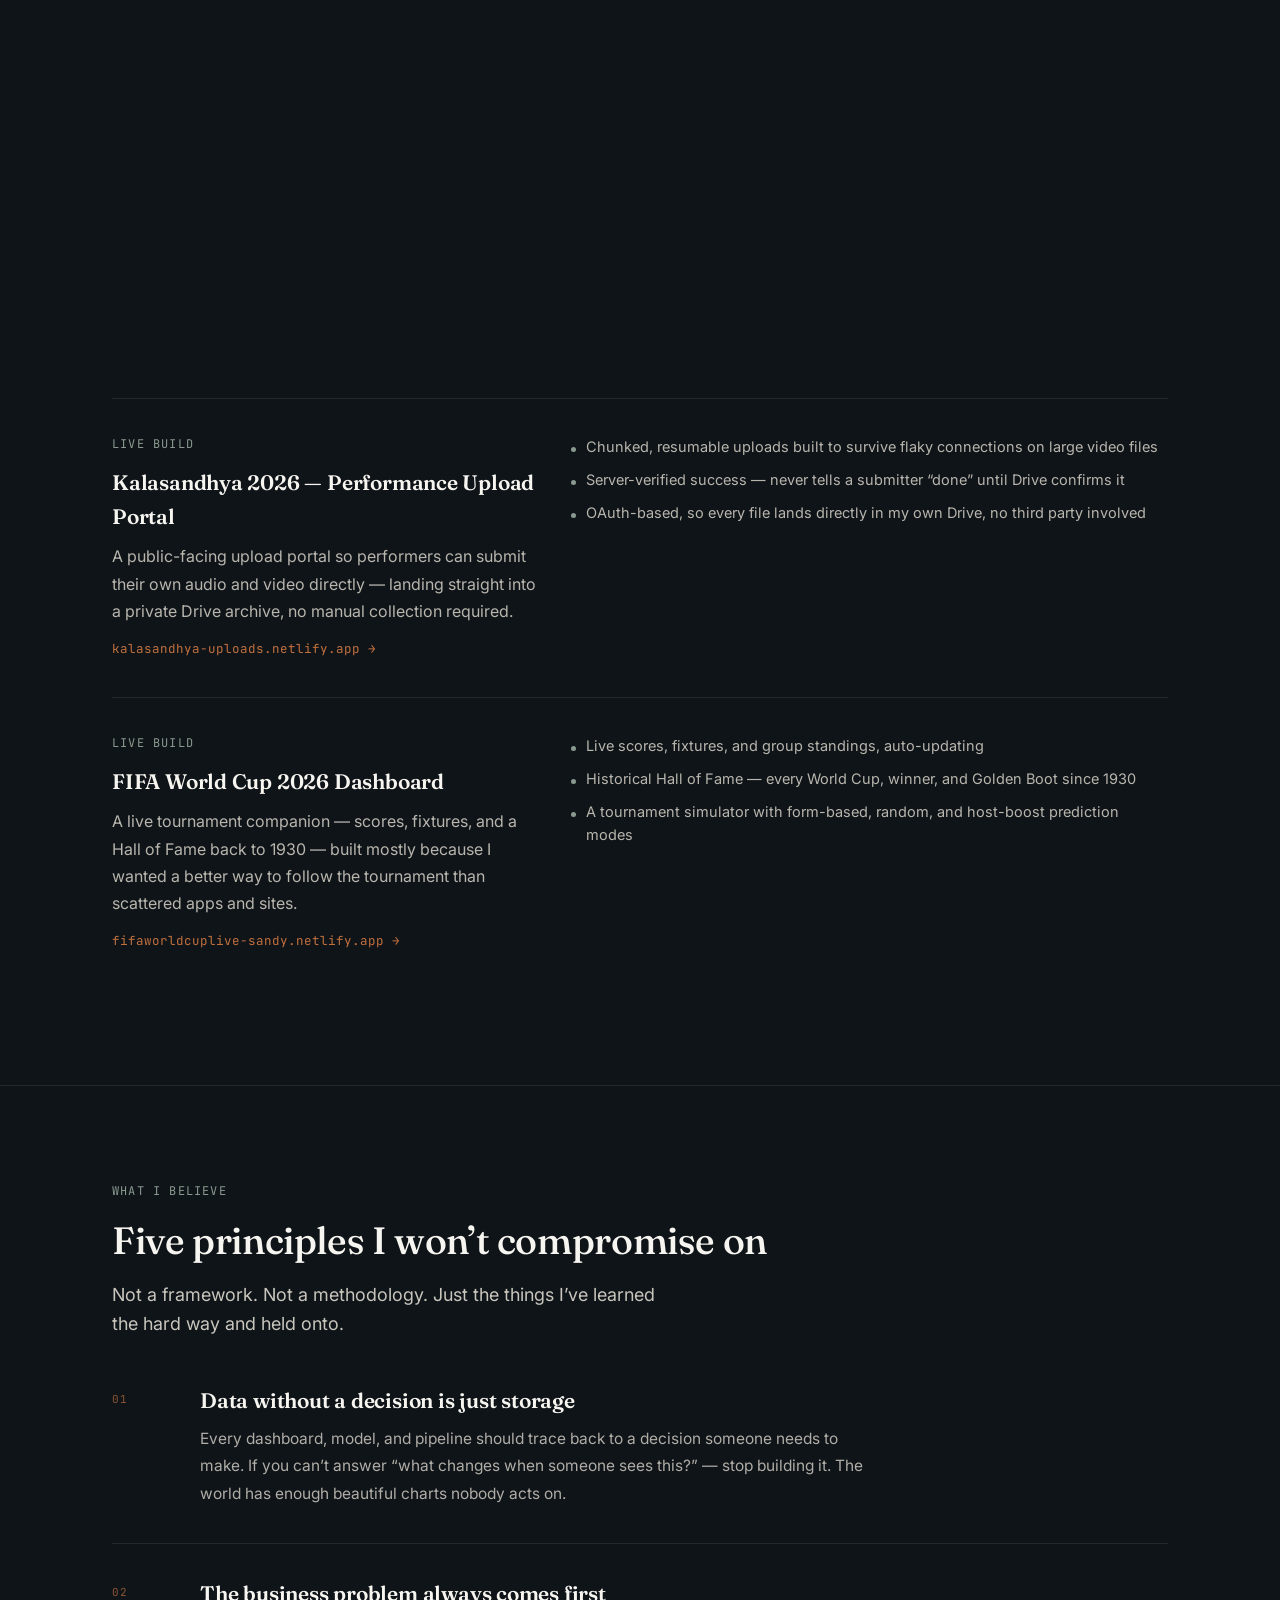
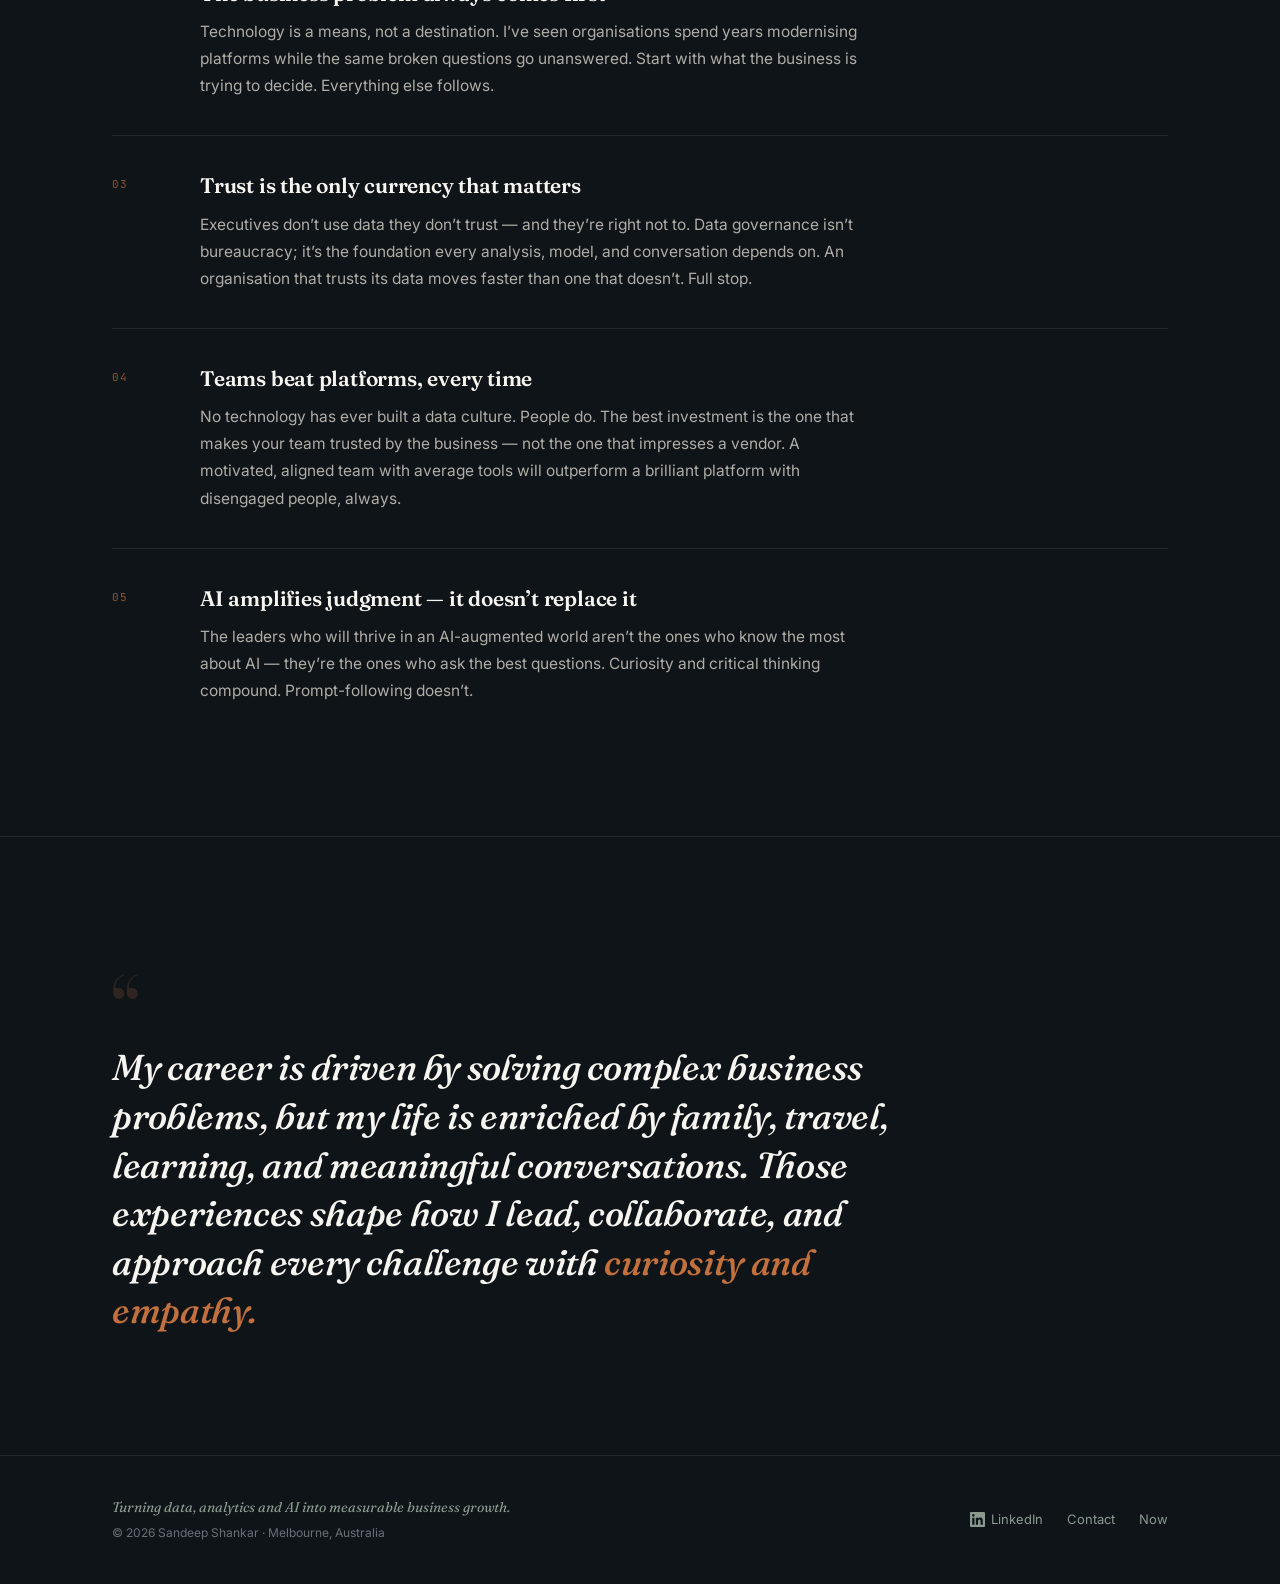
==== commit 38d44362: "Add files via upload" ====
--- a/about.html
+++ b/about.html
@@ -603,13 +603,16 @@
 
 <footer class="site-footer">
   <div class="wrap">
-    <p>&#169; 2026 Sandeep Shankar. Melbourne, Australia.</p>
-    <div class="footer-links">
-      <a href="https://www.linkedin.com/in/sandeep-shankar-cdmp-25a88143/" target="_blank" rel="noopener">LinkedIn</a>
-      <a href="contact.html">Contact</a>
-      <a href="now.html">Now</a>
-    </div>
-  </div>
+  <div class="footer-left">
+    <div class="footer-tagline">Turning data, analytics and AI into measurable business growth.</div>
+    <p>&copy; 2026 Sandeep Shankar &middot; Melbourne, Australia</p>
+  </div>
+  <div class="footer-links">
+    <a href="https://www.linkedin.com/in/sandeep-shankar-cdmp-25a88143/" target="_blank" rel="noopener"><svg xmlns="http://www.w3.org/2000/svg" viewBox="0 0 24 24" fill="currentColor"><path d="M20.447 20.452h-3.554v-5.569c0-1.328-.027-3.037-1.852-3.037-1.853 0-2.136 1.445-2.136 2.939v5.667H9.351V9h3.414v1.561h.046c.477-.9 1.637-1.85 3.37-1.85 3.601 0 4.267 2.37 4.267 5.455v6.286zM5.337 7.433a2.062 2.062 0 0 1-2.063-2.065 2.064 2.064 0 1 1 2.063 2.065zm1.782 13.019H3.555V9h3.564v11.452zM22.225 0H1.771C.792 0 0 .774 0 1.729v20.542C0 23.227.792 24 1.771 24h20.451C23.2 24 24 23.227 24 22.271V1.729C24 .774 23.2 0 22.222 0h.003z"/></svg>LinkedIn</a>
+    <a href="contact.html">Contact</a>
+    <a href="now.html">Now</a>
+  </div>
+</div>
 </footer>
 
 <script src="shared.js"></script>
--- a/shared.css
+++ b/shared.css
@@ -59,6 +59,12 @@
   background: rgba(15, 20, 25, 0.88);
   backdrop-filter: blur(10px);
   border-bottom: 1px solid var(--hairline);
+  transition: background 0.3s ease, border-color 0.3s ease, box-shadow 0.3s ease;
+}
+.site-nav.scrolled {
+  background: rgba(15, 20, 25, 0.97);
+  border-bottom-color: var(--hairline-light);
+  box-shadow: 0 1px 24px rgba(0,0,0,0.35);
 }
 
 .site-nav .wrap {
@@ -350,19 +356,36 @@
   flex-wrap: wrap;
   gap: 16px;
 }
+.footer-left { display: flex; flex-direction: column; gap: 5px; }
+.footer-tagline {
+  font-family: var(--font-display);
+  font-style: italic;
+  font-size: 14px;
+  color: var(--sage);
+}
 .site-footer p {
-  font-size: 13px;
+  font-size: 12px;
   color: var(--muted);
+  margin: 0;
 }
 .footer-links {
   display: flex;
+  align-items: center;
   gap: 24px;
 }
 .footer-links a {
   font-size: 13px;
   color: var(--sage);
+  display: flex;
+  align-items: center;
+  gap: 6px;
+  transition: color 0.15s ease;
 }
 .footer-links a:hover { color: var(--cream); }
+.footer-links a svg { width: 15px; height: 15px; flex-shrink: 0; }
+@media (max-width: 600px) {
+  .site-footer .wrap { flex-direction: column; align-items: flex-start; }
+}
 
 /* ---------- Utility ---------- */
 .grid-2 {
@@ -472,7 +495,17 @@
 /* Applied via JS so content is visible if JS doesn't load */
 .will-animate {
   opacity: 0;
-  transform: translateY(18px)
+  transform: translateY(22px);
+  transition: opacity 0.6s cubic-bezier(0.22,1,0.36,1), transform 0.6s cubic-bezier(0.22,1,0.36,1);
+}
+.will-animate.animated {
+  opacity: 1;
+  transform: translateY(0);
+}
+@media (prefers-reduced-motion: reduce) {
+  .will-animate { opacity: 1 !important; transform: none !important; }
+}
+
 /* ---------- Section progress rail ---------- */
 .section-rail {
   position: fixed;
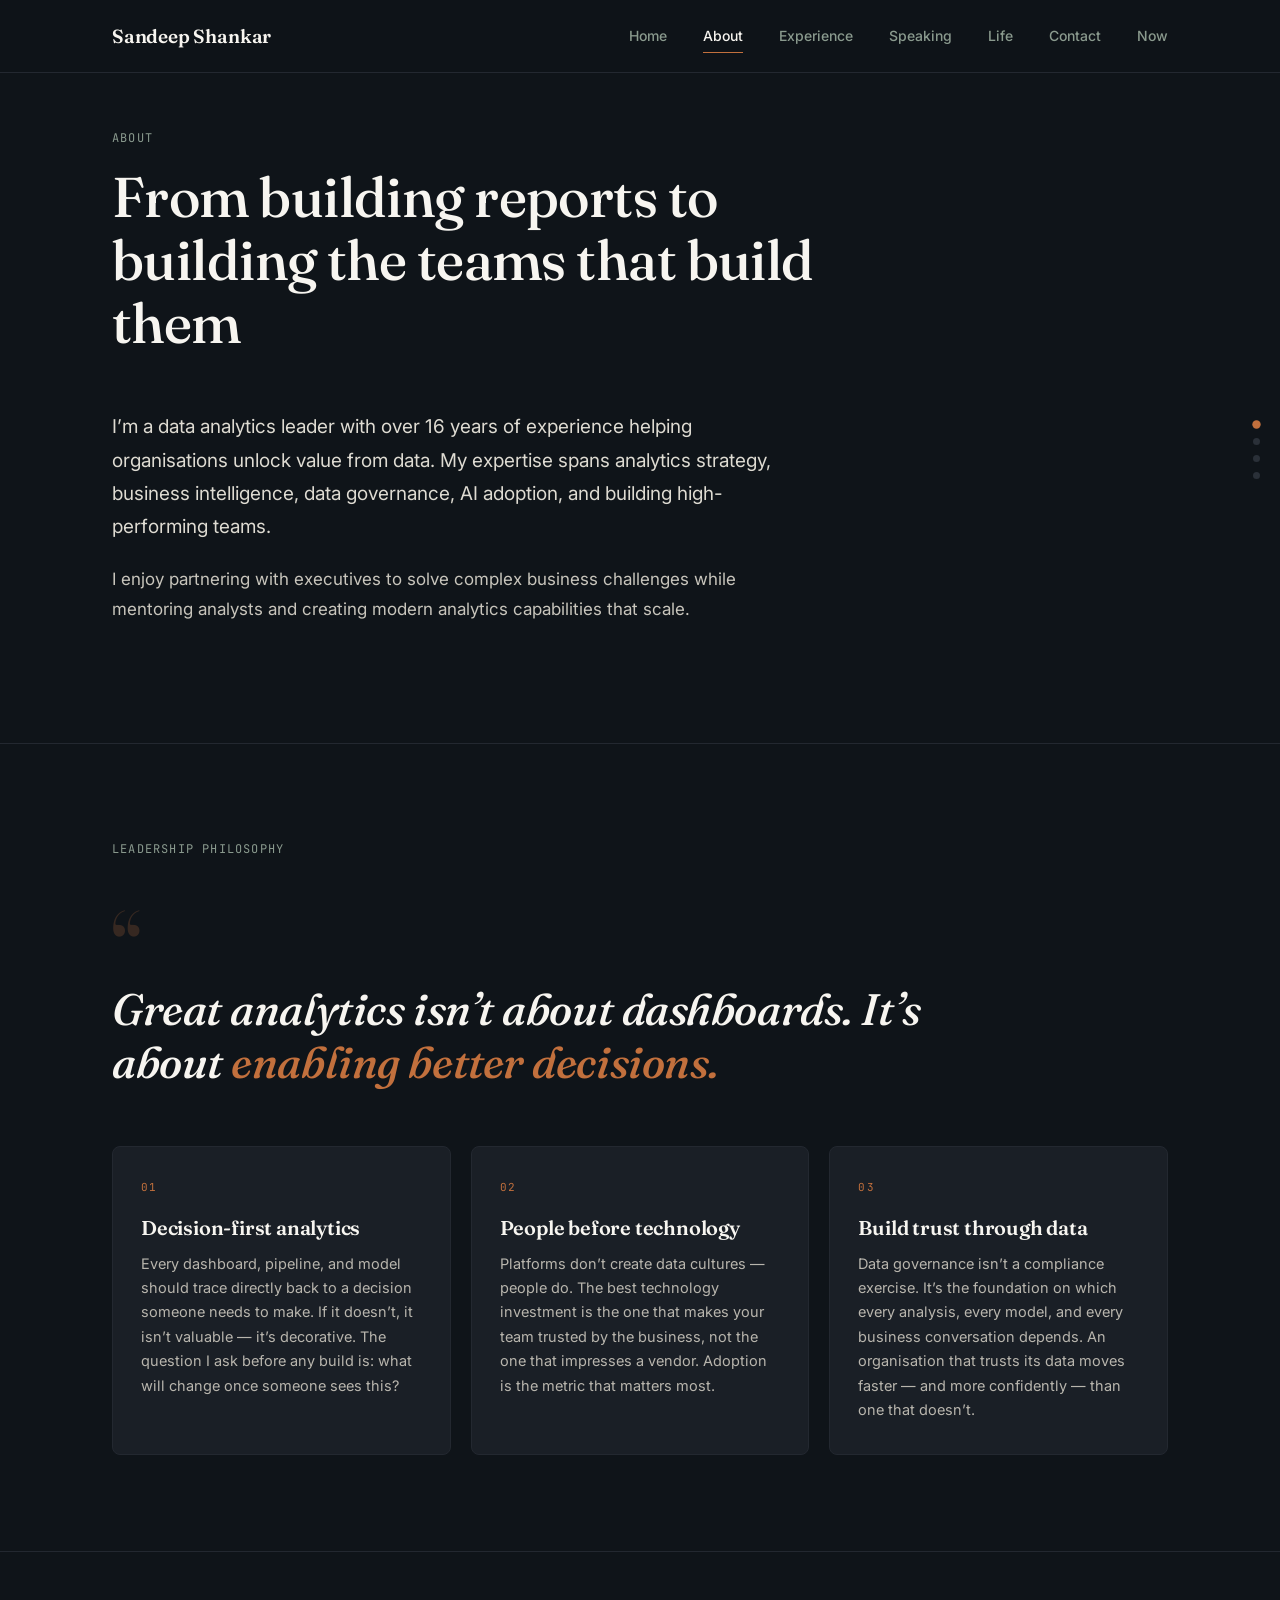
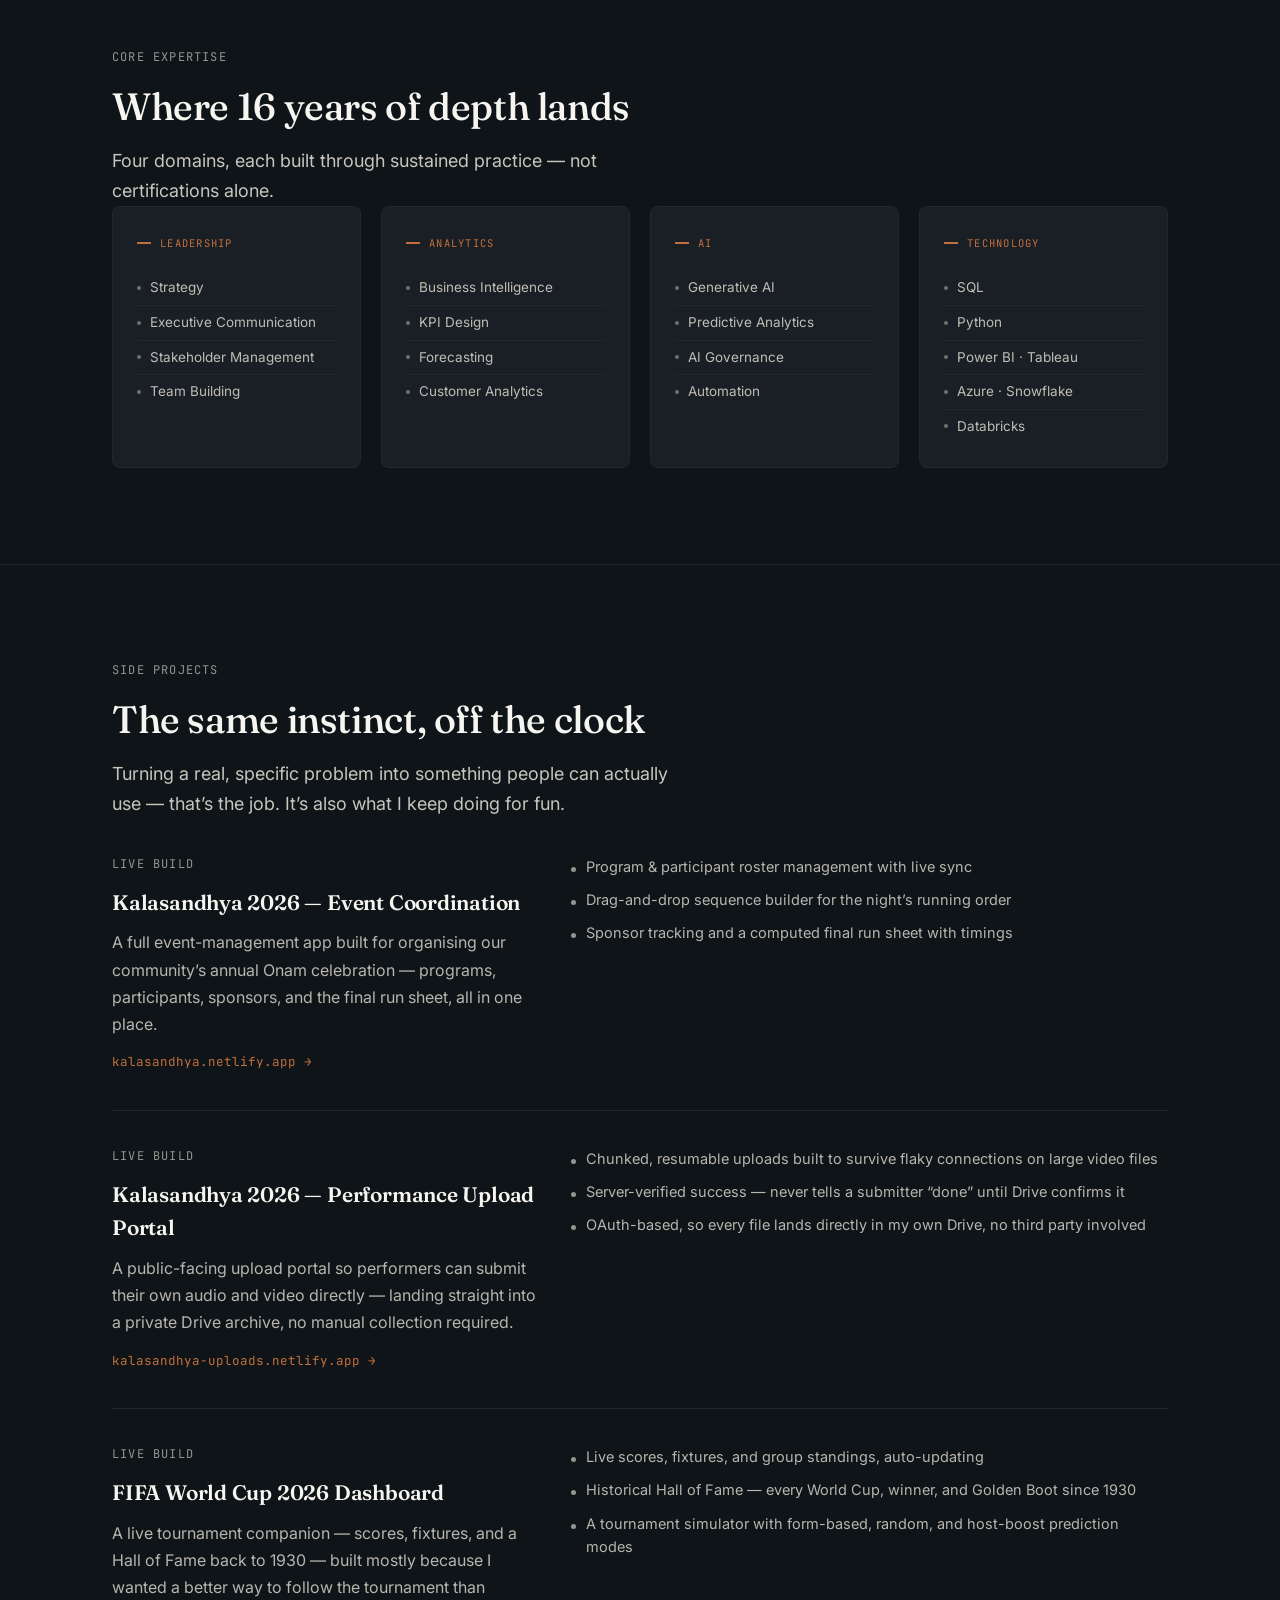
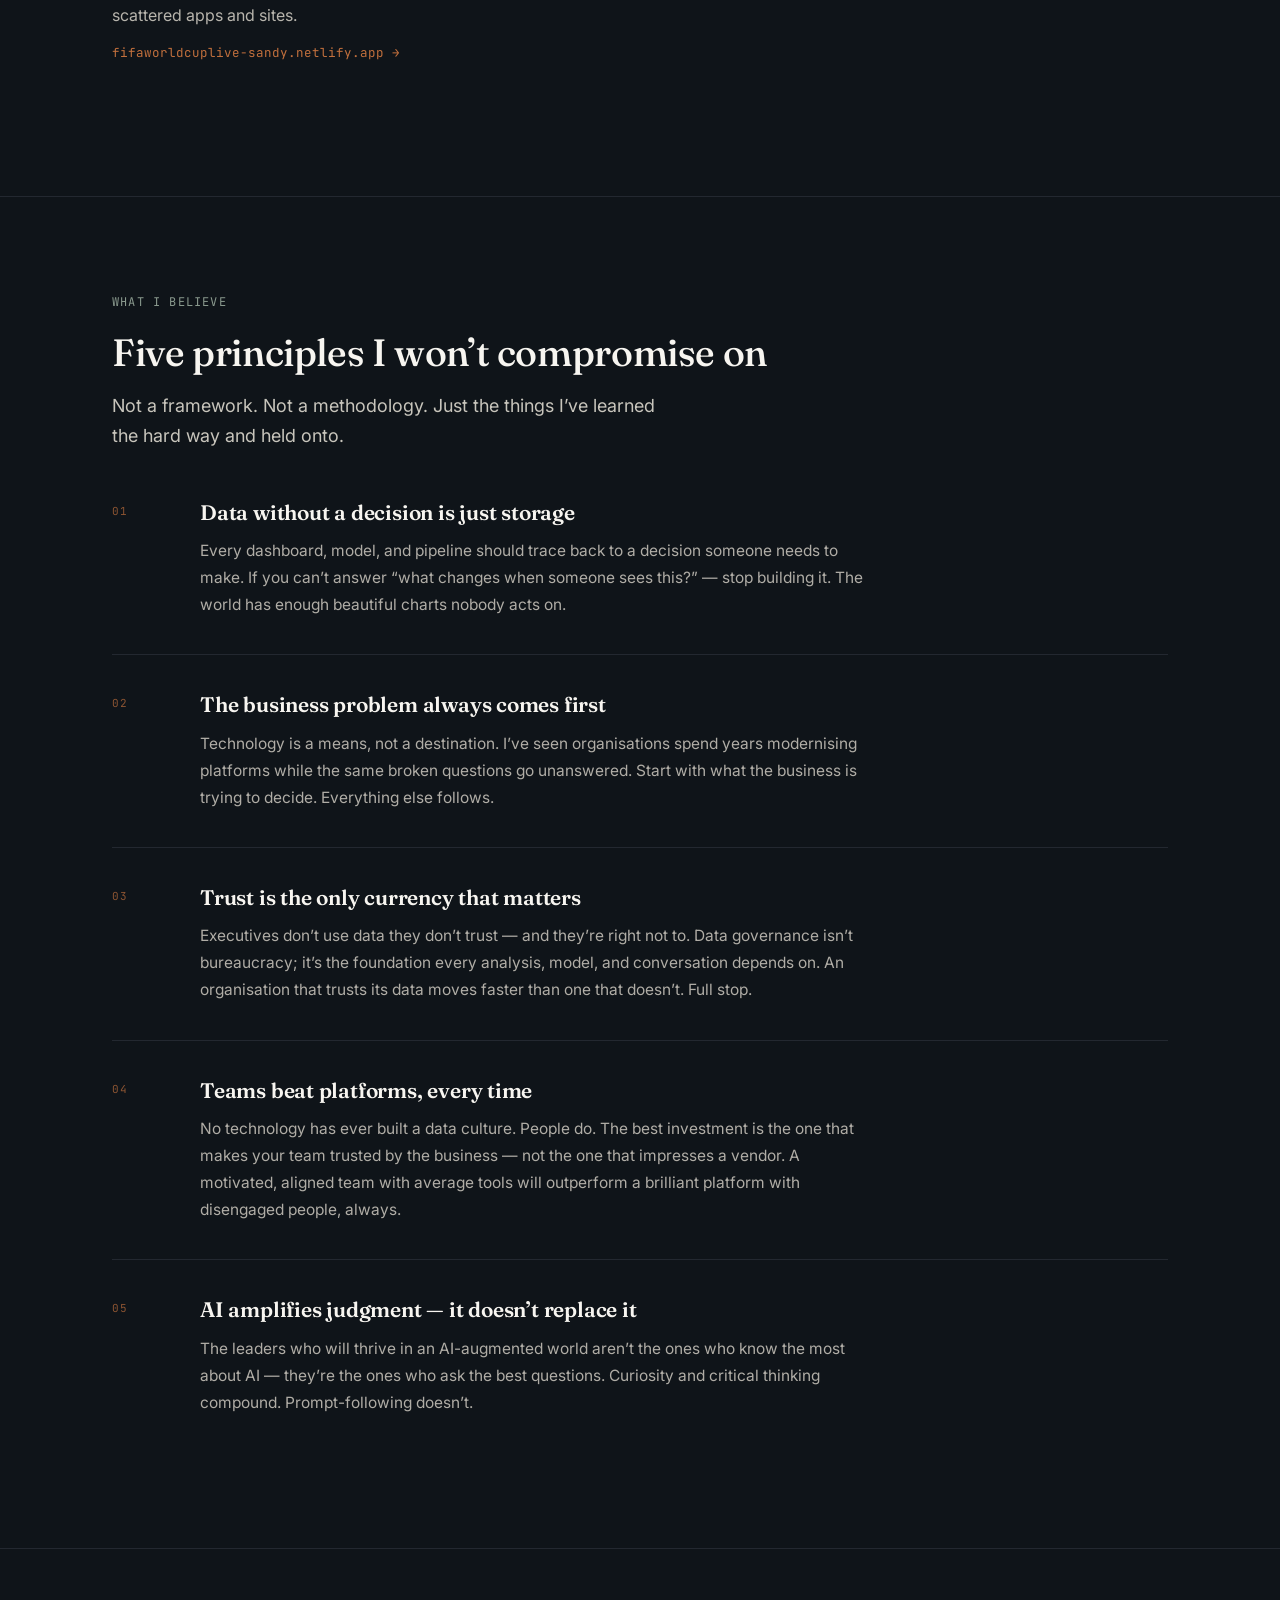
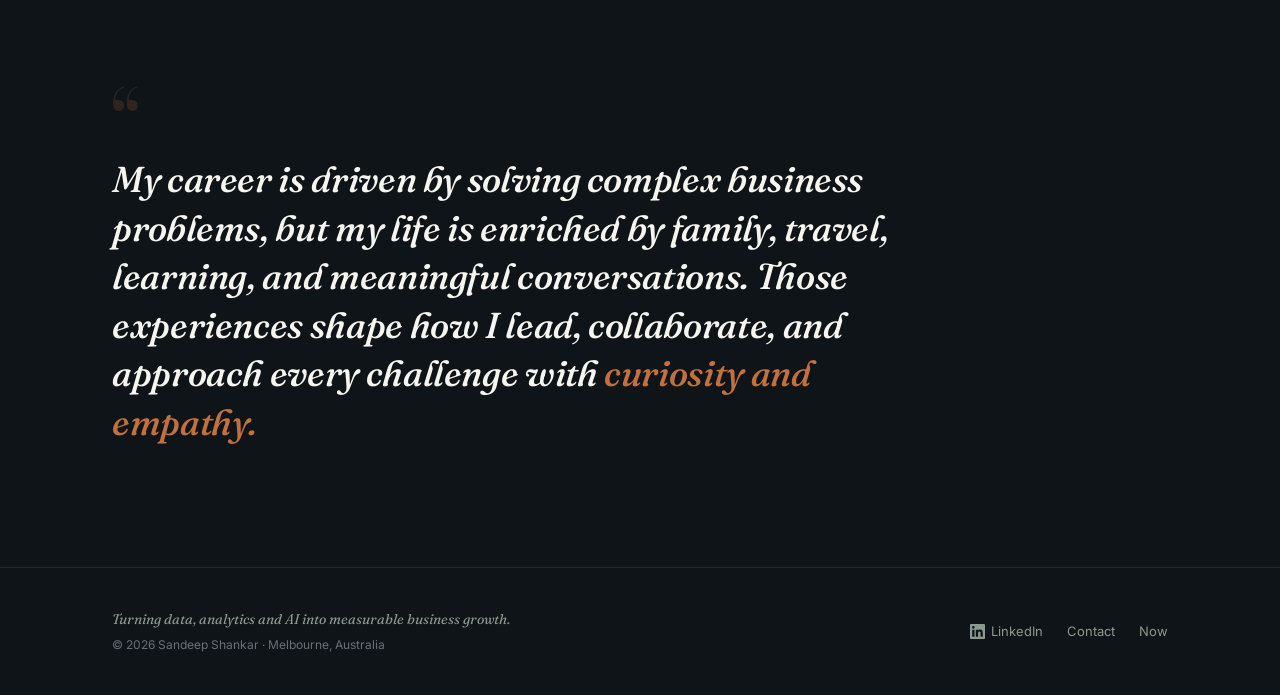
==== commit bede373a: "Add files via upload" ====
--- a/about.html
+++ b/about.html
@@ -458,35 +458,6 @@
 </section>
 
 <!-- Outside work -->
-<section class="section" data-label="Life">
-  <div class="wrap">
-    <div class="section-head">
-      <div class="eyebrow">Outside work</div>
-      <h2>What I do when I&#8217;m not in a data platform</h2>
-      <p class="lede">The same instincts that show up in my day job &#8212; building something durable, leading a team, showing up consistently &#8212; carry straight through to how I spend my time outside it.</p>
-    </div>
-    <div class="personal-grid">
-      <div class="personal-card">
-        <span class="p-icon">&#127934;</span>
-        <h3>Tennis</h3>
-        <p>A regular at the Australian Open most years, and these days more often watching from the stands for my own child, who plays competitively as a junior. There&#8217;s a particular kind of patience that comes from junior tennis parenting &#8212; it overlaps more with leading a team than people expect.</p>
-        <div class="p-detail">Australian Open &middot; regular attendee</div>
-      </div>
-      <div class="personal-card">
-        <span class="p-icon">&#127955;</span>
-        <h3>Cricket</h3>
-        <p>A genuinely massive cricket fan &#8212; IPL season has its own dedicated place on my calendar, fantasy league standings included. It&#8217;s one of the few places I&#8217;ll happily argue a selection decision with the same intensity I&#8217;d bring to a platform roadmap.</p>
-        <div class="p-detail">IPL fantasy league &middot; season regular</div>
-      </div>
-      <div class="personal-card">
-        <span class="p-icon">&#127802;</span>
-        <h3>WMCG &#8212; Community Leadership</h3>
-        <p>I&#8217;m a leader within the Wyndham Malayalee Community Group (WMCG), established in 2008 to preserve and celebrate Kerala&#8217;s cultural heritage in Wyndham, Victoria. Each year that means helping run Onam and Vishu festivals, educational programs, and the community&#8217;s biggest night of the year &#8212; Kalasandhya.</p>
-        <div class="p-detail">WMCG &middot; est. 2008 &middot; Wyndham, Victoria</div>
-      </div>
-    </div>
-  </div>
-</section>
 
 <!-- Side projects -->
 <section class="section">
